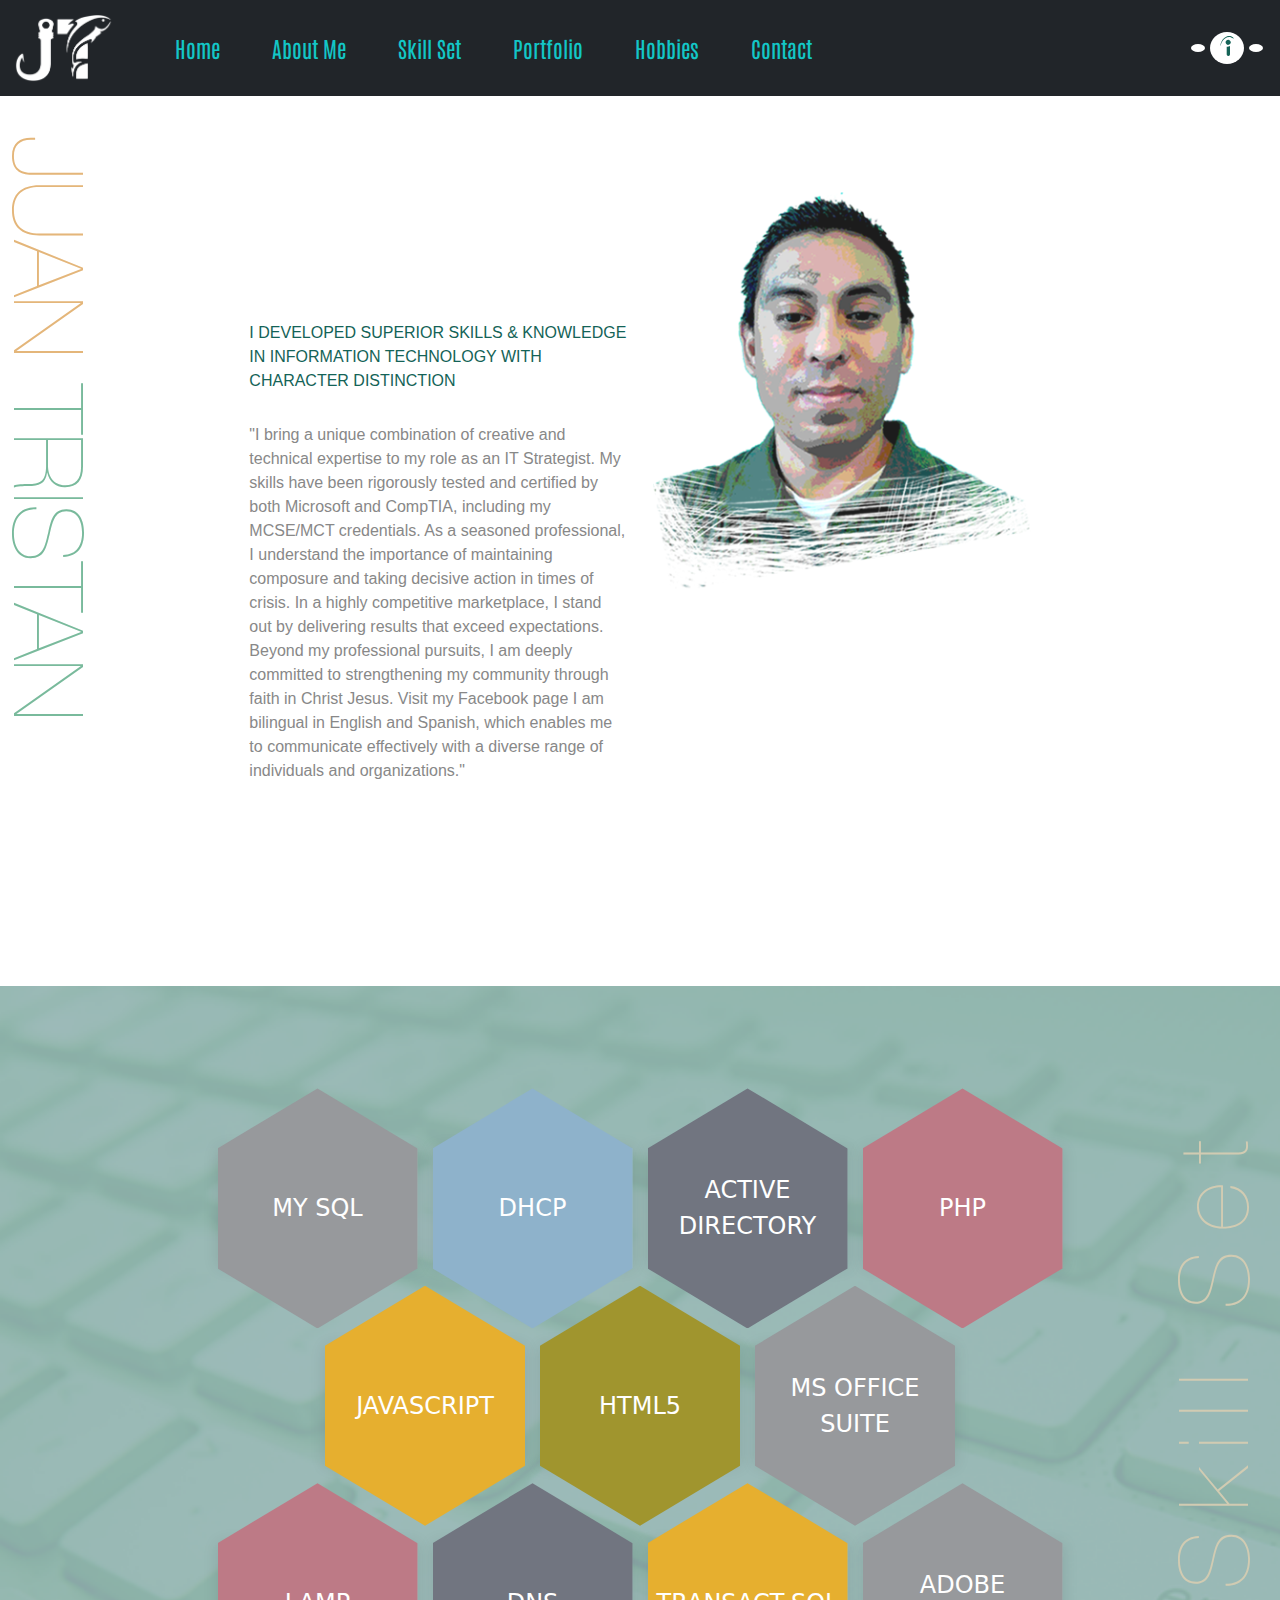
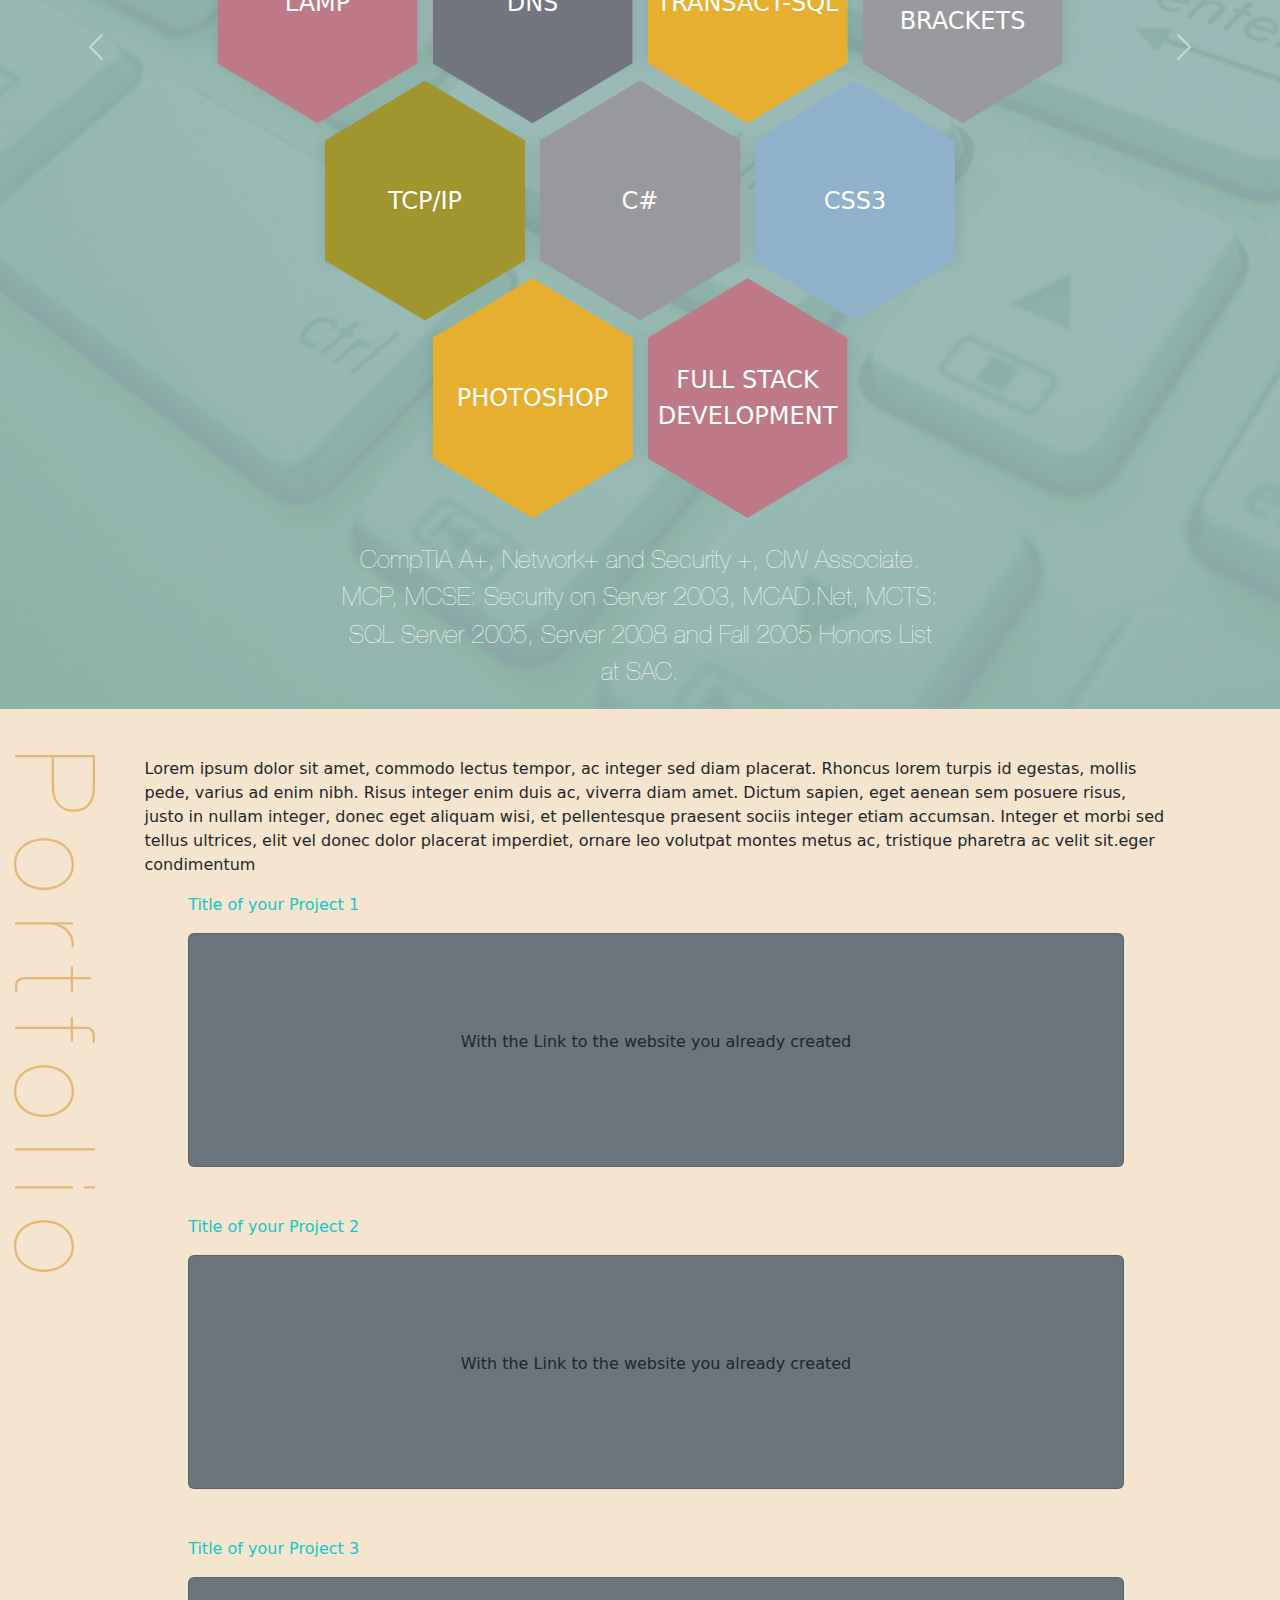
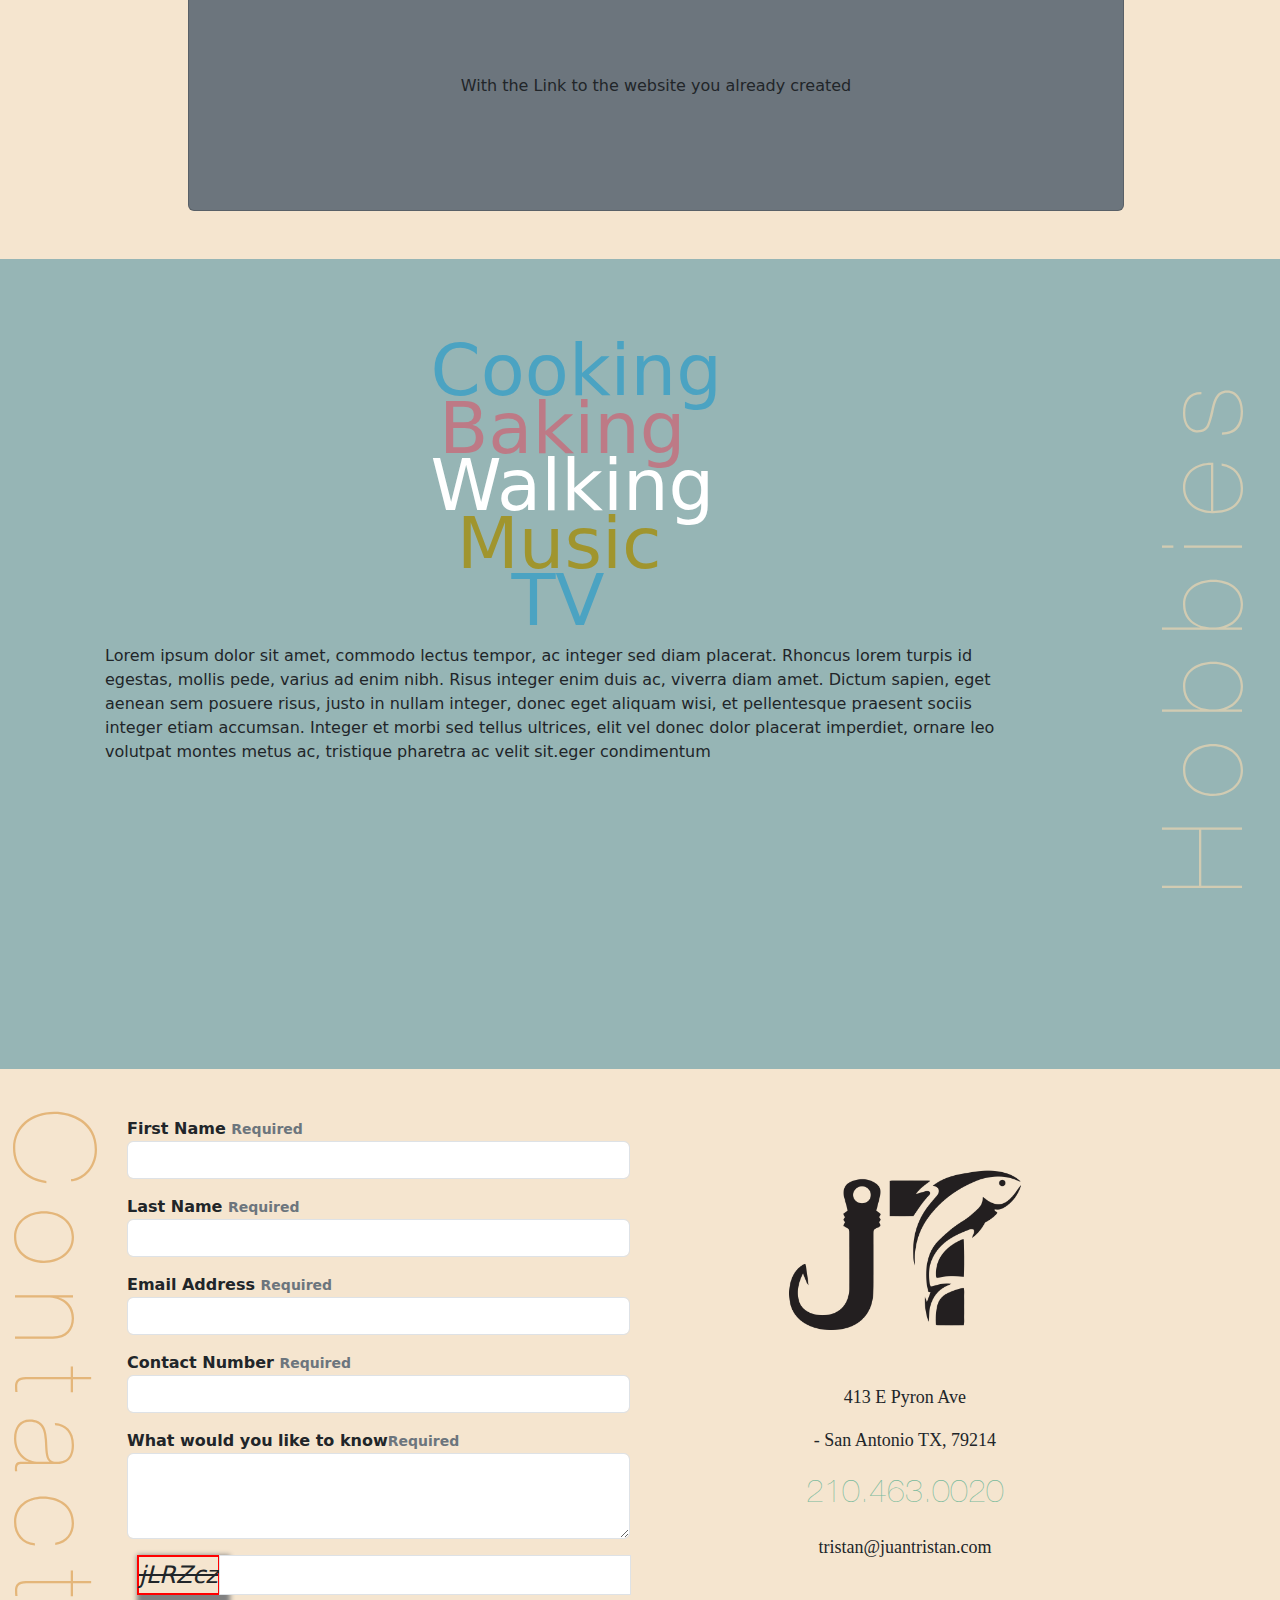
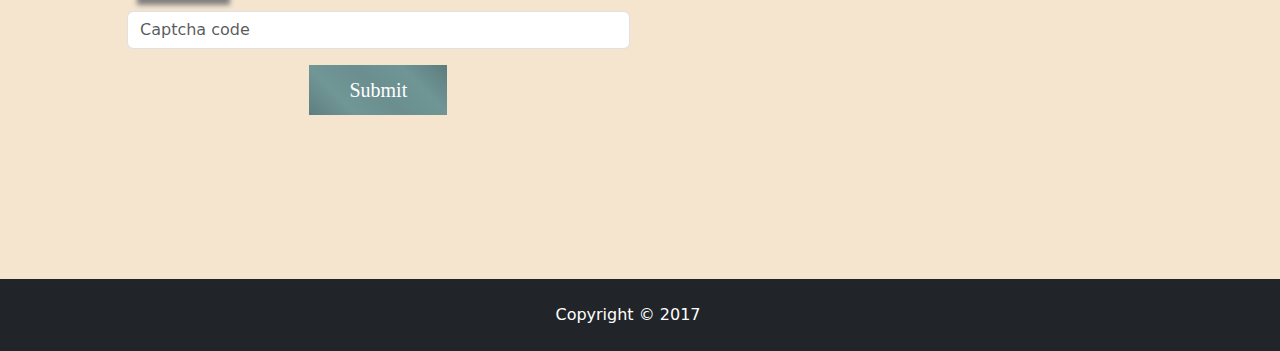
==== index.html @ 2199915e "First Commit" ====
<!DOCTYPE html>
<html lang="en">

<head>
    <meta charset="UTF-8">
    <meta http-equiv="X-UA-Compatible" content="IE=edge">
    <meta name="viewport" content="width=device-width, initial-scale=1.0">
    <title>JUAN TRISTAN</title>
    <link rel="shortcut icon" href="images/fav.png"> 
<link rel="apple-touch-icon" href="images/fav.png">
    
    <link rel="stylesheet" href="https://cdn.jsdelivr.net/npm/bootstrap@5.3.0-alpha1/dist/css/bootstrap.min.css">
    <link href='https://fonts.googleapis.com/css?family=Antonio' rel='stylesheet'>
    <link rel="stylesheet" href="https://cdnjs.cloudflare.com/ajax/libs/font-awesome/6.3.0/css/all.min.css"
        integrity="sha512-SzlrxWUlpfuzQ+pcUCosxcglQRNAq/DZjVsC0lE40xsADsfeQoEypE+enwcOiGjk/bSuGGKHEyjSoQ1zVisanQ=="
        crossorigin="anonymous" referrerpolicy="no-referrer" />
    <link rel="stylesheet" href="style.css">
    <link rel="stylesheet" type="text/css" href="./slick/slick.css?v2022">
    <link rel="stylesheet" type="text/css" href="./slick/slick-theme.css?v2022">

</head>

<body onload="generatecaptcha()">
    <div class="">

        <!-- Navbar -->
        <nav class="navbar navbar-expand-lg sticky-top navbar-dark bg-dark ">
            <!-- container-honey wrapper -->
            <div class="container-fluid">
                <!-- Toggle button -->
                <button class="navbar-toggler" type="button" data-bs-toggle="collapse"
                    data-bs-target="#navbarSupportedContent" aria-controls="navbarSupportedContent"
                    aria-expanded="false" aria-label="Toggle navigation">
                    <span class="navbar-toggler-icon"></span>
                </button>

                <!-- Collapsible wrapper -->
                <div class="collapse navbar-collapse" id="navbarSupportedContent">
                    <!-- Navbar brand -->
                    <a class="navbar-brand mt-2 mt-lg-0" href="#">
                        <img src="images/logon.png" height="70" loading="lazy" />
                    </a>
                    <!-- Left links -->
                    <ul class="navbar-nav me-auto mb-2 mb-lg-0 d-flex justify-content-evenly">
                        <li class="nav-item">
                            <a class="nav-link" href="">Home</a>
                        </li>
                        <li class="nav-item">
                            <a class="nav-link" href="#about">About Me</a>
                        </li>
                        <li class="nav-item">
                            <a class="nav-link" href="#skills">Skill Set</a>
                        </li>
                        <li class="nav-item">
                            <a class="nav-link" href="#portfolio">Portfolio</a>
                        </li>
                        <li class="nav-item">
                            <a class="nav-link" href="#hobbies">Hobbies</a>
                        </li>
                        <li class="nav-item">
                            <a class="nav-link" href="#contact">Contact</a>
                        </li>
                    </ul>
                    <!-- Left links -->
                </div>
                <!-- Collapsible wrapper -->

                <!-- Right elements -->
                <div class="d-flex align-items-center">
                    <!-- Icon -->
                    <a href="" class="social-icon"><i class="fab fa-linkedin"></i></a>
                    <a href="" class="social-icon" style="padding: 1px 7px 7px;"><svg fill="#146357" width="20px" height="20px" viewBox="0 0 24 24" role="img" xmlns="http://www.w3.org/2000/svg"><title>Indeed icon</title><path d="M14.822 10.308a3.018 3.018 0 111.32-4.038 3.006 3.006 0 01-1.32 4.044zM11.6.572c2.47-.901 5.294-.852 7.408.982a3.587 3.587 0 011.023 1.37c.213.69-.749-.07-.88-.168a9.407 9.407 0 00-2.15-1.095C12.837.386 8.897 2.707 6.463 6.316a19.505 19.505 0 00-2.248 5.126 2.918 2.918 0 01-.213.642c-.107.204-.049-.547-.049-.572a15.821 15.821 0 01.43-2.239C5.511 5.34 8.01 2.065 11.6.565zm.037 20.993v-8.763c.249.025.486.037.736.037a6.167 6.167 0 003.219-.895v9.62c0 .822-.15 1.43-.52 1.826A1.874 1.874 0 0113.62 24a1.825 1.825 0 01-1.427-.609c-.368-.404-.56-1.013-.56-1.825z"/></svg></a>
                    <a href="" class="social-icon"><i class="fab fa-facebook"></i></a>

                </div>
                <!-- Right elements -->
            </div>
            <!-- container-honey wrapper -->
        </nav>
        <!-- Navbar -->
        <section class="about" id="about">
            <h1 class="about-heading desk-heading">JUAN <span class="about-head-sp">TRISTAN</span></h1>
            <h1 class="mobile-heading about-mobile-heading">JUAN <span class="about-head-sp">TRISTAN</span></h1>
            <div class="about-content row mx-3">
                <div class="col-md-6">
                    <div class="row">
                        <div class="col-md-8 col-11 ms-auto">
                            <p class="firstpara">I DEVELOPED SUPERIOR SKILLS & KNOWLEDGE IN INFORMATION TECHNOLOGY WITH CHARACTER DISTINCTION
                                <br>
                                <span class="aboutinfo">
                                    "I bring a unique combination of creative and technical expertise to my role as an IT Strategist. My skills have been rigorously tested and certified by both Microsoft and CompTIA, including my MCSE/MCT credentials. As a seasoned professional, I understand the importance of maintaining composure and taking decisive action in times of crisis. In a highly competitive marketplace, I stand out by delivering results that exceed expectations.

Beyond my professional pursuits, I am deeply committed to strengthening my community through faith in Christ Jesus. Visit my Facebook page <a href='https://www.facebook.com/juantristan2022'></a> I am bilingual in English and Spanish, which enables me to communicate effectively with a diverse range of individuals and organizations."




                                </span>
                            </p>

                        </div>
                    </div>

                </div>
                <div class="col-md-4 align-bottom mt-5 aboutimg text-center">
                    <img src="images/usrimg.png" class="img-fluid mt-5 avatar" alt="Avatar">
                </div>
            </div>
        </section>
        <section class="skills" id="skills">
            <h1 class="skill-heading desk-heading">Skill Set</h1>
            <h1 class="mobile-heading skill-mobile-heading">Skill Set</h1>
            <div class="honey-container">
                <div id="carouselExampleControls" class="carousel slide honey-mob text-center" data-bs-ride="carousel">
                    <div class="carousel-inner mx-auto text-center" style="height: 250px;overflow: visible;">
                        <div class="carousel-item active">
                            <div class="honeycomb-mob-cell honey-mob-item-1 mx-auto">
                                <div class="honeycomb-cell_title">My SQL</div>
                            </div>
                        </div>
                        <div class="carousel-item">
                            <div class="honeycomb-mob-cell honey-mob-item-2 mx-auto">
                                <div class="honeycomb-cell_title">DHCP</div>
                            </div>
                        </div>
                        <div class="carousel-item">
                            <div class="honeycomb-mob-cell honey-mob-item-3 mx-auto">
                                <div class="honeycomb-cell_title">Active Directory</div>
                            </div>
                        </div>
                        <div class="carousel-item">
                            <div class="honeycomb-mob-cell honey-mob-item-4 mx-auto">
                                <div class="honeycomb-cell_title">PHP</div>
                            </div>
                        </div>
                        <div class="carousel-item">
                            <div class="honeycomb-mob-cell honey-mob-item-5 mx-auto">
                                <div class="honeycomb-cell_title">Javascript</div>
                            </div>
                        </div>
                        <div class="carousel-item">
                            <div class="honeycomb-mob-cell honey-mob-item-6 mx-auto">
                                <div class="honeycomb-cell_title">HTML5</div>
                            </div>
                        </div>
                        <div class="carousel-item">
                            <div class="honeycomb-mob-cell honey-mob-item-7 mx-auto">
                                <div class="honeycomb-cell_title">MS Office Suite</div>
                            </div>
                        </div>
                        <div class="carousel-item">
                            <div class="honeycomb-mob-cell honey-mob-item-8 mx-auto">
                                <div class="honeycomb-cell_title">LAMP</div>
                            </div>
                        </div>
                        <div class="carousel-item">
                            <div class="honeycomb-mob-cell honey-mob-item-9 mx-auto">
                                <div class="honeycomb-cell_title">DNS</div>
                            </div>
                        </div>
                        <div class="carousel-item">
                            <div class="honeycomb-mob-cell honey-mob-item-10 mx-auto">
                                <div class="honeycomb-cell_title">TRANSACT-SQL</div>
                            </div>
                        </div>
                        <div class="carousel-item">
                            <div class="honeycomb-mob-cell honey-mob-item-11 mx-auto">
                                <div class="honeycomb-cell_title">Adobe Brackets</div>
                            </div>
                        </div>
                        <div class="carousel-item">
                            <div class="honeycomb-mob-cell honey-mob-item-12 mx-auto">
                                <div class="honeycomb-cell_title">TCP/IP</div>
                            </div>
                        </div>
                        <div class="carousel-item">
                            <div class="honeycomb-mob-cell honey-mob-item-13 mx-auto">
                                <div class="honeycomb-cell_title">C#</div>
                            </div>
                        </div>
                        <div class="carousel-item">
                            <div class="honeycomb-mob-cell honey-mob-item-14 mx-auto">
                                <div class="honeycomb-cell_title">CSS3</div>
                            </div>
                        </div>
                        <div class="carousel-item">
                            <div class="honeycomb-mob-cell honey-mob-item-15 mx-auto">
                                <div class="honeycomb-cell_title">PhotoShop</div>
                            </div>
                        </div>
                    </div>
                    <div class="carousel-item">
                        <div class="honeycomb-mob-cell honey-mob-item-16 mx-auto">
                            <div class="honeycomb-cell_title">Full Stack Development</div>
                        </div>
                    </div>
                </div>

                <button class="carousel-control-prev" type="button" data-bs-target="#carouselExampleControls"
                    data-bs-slide="prev">
                    <span class="carousel-control-prev-icon" aria-hidden="true"></span>
                    <span class="visually-hidden">Previous</span>
                </button>
                <button class="carousel-control-next" type="button" data-bs-target="#carouselExampleControls"
                    data-bs-slide="next">
                    <span class="carousel-control-next-icon" aria-hidden="true"></span>
                    <span class="visually-hidden">Next</span>
                </button>
            </div>


            <ul class="honeycomb honey-desk">
                <li class="honeycomb-cell">

                    <div class="honeycomb-cell_title">My SQL</div>
                </li>
                <li class="honeycomb-cell">

                    <div class="honeycomb-cell_title">DHCP</div>
                </li>
                <li class="honeycomb-cell">

                    <div class="honeycomb-cell_title">Active Directory</div>
                </li>
                <li class="honeycomb-cell">

                    <div class="honeycomb-cell_title">PHP</div>
                </li>
                <li class="honeycomb-cell">

                    <div class="honeycomb-cell_title">Javascript</div>
                </li>
                <li class="honeycomb-cell">

                    <div class="honeycomb-cell_title">HTML5</div>
                </li>
                <li class="honeycomb-cell">

                    <div class="honeycomb-cell_title">MS Office Suite</div>
                </li>
                <li class="honeycomb-cell">

                    <div class="honeycomb-cell_title">LAMP</div>
                </li>
                <li class="honeycomb-cell">

                    <div class="honeycomb-cell_title">DNS</div>
                </li>
                <li class="honeycomb-cell">

                    <div class="honeycomb-cell_title">TRANSACT-SQL</div>
                </li>
                <li class="honeycomb-cell">

                    <div class="honeycomb-cell_title">Adobe Brackets</div>
                </li>
                <li class="honeycomb-cell">

                    <div class="honeycomb-cell_title">TCP/IP</div>
                </li>
                <li class="honeycomb-cell">

                    <div class="honeycomb-cell_title">C#</div>
                </li>
                <li class="honeycomb-cell">

                    <div class="honeycomb-cell_title">CSS3</div>
                </li>
                <li class="honeycomb-cell">

                    <div class="honeycomb-cell_title">PhotoShop</div>
                </li>
                <li class="honeycomb-cell">

                    <div class="honeycomb-cell_title">Full Stack Development</div>
                </li>
                <li class="honeycomb-cell honeycomb_Hidden">
                </li>
            </ul>
            <div class="row mx-3 position-relative" style="top: 150px; padding-bottom: 150px;">
                <div class="col-md-6 mx-auto">
                    <p class="skilltext">CompTIA A+, Network+ and Security +,
                        CIW Associate. MCP, MCSE: Security on Server 2003, MCAD.Net, MCTS: SQL Server 2005,
                        Server 2008 and Fall 2005 Honors List at SAC.</p>
                </div>
            </div>


        </section>
        <section class="portfolio" id="portfolio">
            <h1 class="portfolio-heading desk-heading">Portfolio</h1>
            <h1 class="mobile-heading port-mobile-heading">Portfolio</h1>

            <div class="portfolio-content pt-5">
                <div class="container">
                    <div class="col-11">
                        <p>Lorem ipsum dolor sit amet, commodo lectus tempor, ac integer sed diam placerat. Rhoncus
                            lorem
                            turpis id egestas, mollis pede, varius ad enim nibh. Risus integer enim duis ac, viverra
                            diam
                            amet. Dictum sapien, eget aenean sem posuere risus, justo in nullam integer, donec eget
                            aliquam
                            wisi, et pellentesque praesent sociis integer etiam accumsan. Integer et morbi sed tellus
                            ultrices, elit vel donec dolor placerat imperdiet, ornare leo volutpat montes metus ac,
                            tristique pharetra ac velit sit.eger condimentum </p>
                        <div class="row">
                            <div class="col-11 mx-auto mb-5">
                                <p class="projtitle">Title of your Project 1</p>
                                <a href="" class="text-white text-decoration-none text-center">
                                    <div class="card bg-secondary  p-5">
                                        <p class="p-5">With the Link to the website you already created</p>
                                    </div>
                                </a>
                            </div>
                            <div class="col-11 mx-auto mb-5">
                                <p class="projtitle">Title of your Project 2</p>
                                <a href="" class="text-white text-decoration-none text-center">
                                    <div class="card bg-secondary  p-5">
                                        <p class="p-5">With the Link to the website you already created</p>
                                    </div>
                                </a>
                            </div>
                            <div class="col-11 mx-auto mb-5">
                                <p class="projtitle">Title of your Project 3</p>
                                <a href="" class="text-white text-decoration-none text-center">
                                    <div class="card bg-secondary  p-5">
                                        <p class="p-5">With the Link to the website you already created</p>
                                    </div>
                                </a>
                            </div>

                        </div>
                    </div>
                </div>
            </div>
        </section>

        <section class="hobbies" id="hobbies">
            <h1 class="hobbies-heading desk-heading">Hobbies</h1>
            <h1 class="mobile-heading hobby-mobile-heading">Hobbies</h1>
            <div class="container-hobbies">
                <div class="row pt-5 container">
                    <div class="col-md-3 col-sm-5 col-7 mx-auto">
                        <h1 class="tcolor-2 display-2 hobiestlist my-0 py-0 text-left">Cooking</h1>
                        <h1 class="tcolor-4 display-2 hobiestlist my-0 py-0 text-end">Baking</h1>
                        <h1 class="text-white display-2 hobiestlist my-0 py-0 text-start">Walking</h1>
                        <h1 class="tcolor-6 display-2 hobiestlist my-0 py-0 me-4 text-end">Music</h1>
                        <h1 class="tcolor-2  display-2 hobiestlist my-0 py-0 text-center">TV</h1>
                    </div>
                </div>
                <div class="row container">
                    <div class="col-10 mx-auto">
                        <p>Lorem ipsum dolor sit amet, commodo lectus tempor, ac integer sed diam placerat. Rhoncus
                            lorem
                            turpis id egestas, mollis pede, varius ad enim nibh. Risus integer enim duis ac, viverra
                            diam
                            amet. Dictum sapien, eget aenean sem posuere risus, justo in nullam integer, donec eget
                            aliquam
                            wisi, et pellentesque praesent sociis integer etiam accumsan. Integer et morbi sed tellus
                            ultrices, elit vel donec dolor placerat imperdiet, ornare leo volutpat montes metus ac,
                            tristique pharetra ac velit sit.eger condimentum </p>
                    </div>
                </div>
            </div>

        </section>

        <section class="contact" id="contact">
            <h1 class="contact-heading desk-heading">Contact</h1>
            <h1 class="mobile-heading contact-mobile-heading">Contact</h1>
            <div class="contact-content row me-3 pt-5">
                <div class="col-11">
                    <div class="row">
                        <div class="col-md-6">
                            <form action="" method="post">
                                <div class="mb-3">
                                    <label for="fname" class="fw-bold">First Name <span
                                            class="text-secondary small">Required</span></label>
                                    <input type="text" name="fname" id="fname" class="form-control">
                                </div>
                                <div class="mb-3">
                                    <label for="lname" class="fw-bold">Last Name <span
                                            class="text-secondary small">Required</span></label>
                                    <input type="text" name="lname" id="lname" class="form-control">
                                </div>
                                <div class="mb-3">
                                    <label for="emailadd" class="fw-bold">Email Address <span
                                            class="text-secondary small">Required</span></label>
                                    <input type="email" name="emailadd" id="emailadd" class="form-control">
                                </div>
                                <div class="mb-3">
                                    <label for="contact" class="fw-bold">Contact Number <span
                                            class="text-secondary small">Required</span></label>
                                    <input type="text" name="contact" id="contact" class="form-control">
                                </div>
                                <div class="mb-3">
                                    <label for="message" class="fw-bold">What would you like to know<span
                                            class="text-secondary small">Required</span></label>
                                    <textarea name="message" id="message" class="form-control" rows="3"></textarea>
                                </div>
                                <div class="mb-3">



                                    <div class="input-group mb-3">
                                        <div id="capimage" class="inline" selectable="False">
                                        </div>
                                        <input type="text" class="form-control"
                                            aria-label="Amount (to the nearest dollar)">
                                        <div class="input-group-append">
                                            <div class="inline" onclick="generatecaptcha()">
                                                <i class="fas fa-sync"></i>
                                            </div>
                                        </div>
                                    </div>

                                    <div id="user-input" class="inline">
                                        <input type="text" class="form-control" id="submit"
                                            placeholder="Captcha code" />
                                    </div>
                                </div>
                                <div class="mb-3 text-center">
                                    <button class="submit-btn" type="submit">Submit</button>
                                    <!-- <input type="submit" value="Submit" class="btn btn-success "> -->
                                </div>
                            </form>
                        </div>
                        <div class="col-md-6 text-center">
                            <img src="images/fav.png" class="img-fluid mx-auto mt-5" style="width: 50%;" alt="logo">
                            <div class="contact-info text-md-center mt-5">
                                <p class=" addressl1">413 E Pyron Ave</p>
                                <p class="addressl2">- San Antonio TX, 79214</p>
                                <p class="addressl3">210.463.0020</p>
                                <p class="addressl4">tristan@juantristan.com</p>
                            </div>
                        </div>
                    </div>
                </div>
            </div>
        </section>
        <footer class="footer bg-dark">
            <div class="row w-100 me-5">
                <div class="col-md-12">
                    <p class="text-white text-center py-4 m-0">Copyright &copy; 2017</p>
                </div>
            </div>

        </footer>
    </div>




    <script>



        var captcha;
        function generatecaptcha() {

            // Clear old input
            // document.getElementById("submit").value = "";

            // Access the element to store
            // the generated captcha
            captcha = document.getElementById("capimage");
            var uniquechar = "";

            const randomchar =
                "ABCDEFGHIJKLMNOPQRSTUVWXYZabcdefghijklmnopqrstuvwxyz0123456789";

            // Generate captcha for length of
            // 5 with random character
            for (let i = 1; i < 7; i++) {
                uniquechar += randomchar.charAt(
                    Math.random() * randomchar.length)
            }

            // Store generated input
            captcha.innerHTML = uniquechar;
        }

    </script>
    <script src="https://code.jquery.com/jquery-3.6.3.min.js"></script>
    <script src="https://cdn.jsdelivr.net/npm/@popperjs/core@2.11.6/dist/umd/popper.min.js"
        integrity="sha384-oBqDVmMz9ATKxIep9tiCxS/Z9fNfEXiDAYTujMAeBAsjFuCZSmKbSSUnQlmh/jp3"
        crossorigin="anonymous"></script>
    <script src="https://cdn.jsdelivr.net/npm/bootstrap@5.2.3/dist/js/bootstrap.min.js"
        integrity="sha384-cuYeSxntonz0PPNlHhBs68uyIAVpIIOZZ5JqeqvYYIcEL727kskC66kF92t6Xl2V"
        crossorigin="anonymous"></script>

    <script>

    </script>
</body>

</html>
---- style.css ----
@font-face {
    font-family: 'helvectica';
    src: URL('Helvetica-Font/HelveticaNeue-UltraLight.otf') format('truetype');
    
    }
    @font-face {
        font-family: 'helvecticabold';
        src: URL('Helvetica-Font/helvetica-light-587ebe5a59211.ttf') format('truetype');
        font-weight:bold;
        }
    
    
    .nav-link {
    font-family: 'Antonio';
    font-size: 22px;
    color: #13c6c6;
    padding-left: 2em !important;
}

.social-icon {
    padding: 5px 7px 3px;
    margin-right: 5px;
    background-color: #fff;
    border-radius: 50%;

}

.social-icon i {
    color: #146357;
    font-size: 20px;

}
.about{
    position: relative;
    padding: 0px 20px;
    background: url(images/logo.png);
    background-repeat: no-repeat;
    background-position: top center;
    background-size: 30%;

    min-height: 90vh;
}
.about-heading{
    position: absolute;
/* right: 100%; */
white-space: nowrap;
line-height: 40px;
font-size: 6em;
height: fit-content;
/* letter-spacing: .2em; */
transform-origin: bottom left 0;
transform: rotate( 90deg );
font-family: helvectica;
color: #e4b67a;

}


.about-heading span { color: #79ba9c;}
.about-content{
margin-left: 70px;
}

.firstpara{
position: relative;
top: 25vh;
color: #146357;
font-family: Arial, Helvetica, sans-serif;
}
.aboutinfo{
margin-top: 30px;
display: block;
color: #888888;
}
.avatar{
    position: relative;
    bottom: 0px;
}
.skills{
position: relative;
/* margin: 0px 40px 0px 5px; */
background: url(images/bgskill.png);
    background-repeat: no-repeat;
    
    background-size: cover;

    min-height: 90vh;
    margin-top: 80px;
    padding-top: 20px;
}
.skill-heading{
position: absolute;
right: 0px;
white-space: nowrap;
/* line-height: 0px; */
font-size: 6em;
height: fit-content;
letter-spacing: .2em;
transform-origin: bottom right 0;
transform: rotate( -90deg );
font-family: helvectica;
color: #d1cbb2;

}
@media screen and (max-width: 768px){
.firstpara{
top: 10vh;
}
.about{
background-size: 50px;
}
}


.container-honey{
display: grid;
grid-template-columns: repeat(11, 100px);
grid-column-gap: 5px;
margin-top: 100px;
margin-bottom: 50px;
margin-left: 50px;
width: 1040px;
position: relative;
margin-left: auto;
margin-right: auto;
}

.item{
grid-column: span 2;
width: 150px;
padding: 0 0 171px 0;
-o-transform: rotate(-60deg) skewY(30deg);
-moz-transform: rotate(-60deg) skewY(30deg);
-webkit-transform: rotate(-60deg) skewY(30deg);
-ms-transform: rotate(-60deg) skewY(30deg);
transform: rotate(-60deg) skewY(30deg);
/* background: #fd005f; */
overflow: hidden;
visibility: hidden;
margin-top: -50px;
}

.item:nth-child(9n+1){ grid-column-start: 1;}
.item:nth-child(9n+2){ grid-column-start: 3;}
.item:nth-child(9n+3){ grid-column-start: 5;}
.item:nth-child(9n+4){ grid-column-start: 7;}
.item:nth-child(9n+5){ grid-column-start: 9;}
.item:nth-child(9n+6){ grid-column-start: 2;}
.item:nth-child(9n+7){ grid-column-start: 4;}
.item:nth-child(9n+8){ grid-column-start: 6;}
.item:nth-child(9n){ grid-column-start: 8;}

.hexagon{
position: absolute;
top: 0;
left: 0;
width: 100%;
height: 100%;
/* background-color: #fd005f; */
-o-transform: skewY(-30deg) rotate(60deg);
-moz-transform: skewY(-30deg) rotate(60deg);
-webkit-transform: skewY(-30deg) rotate(60deg);
-ms-transform: skewY(-30deg) rotate(60deg);
transform: skewY(-30deg) rotate(60deg);
overflow: hidden;

}

.item *{
visibility: visible
}
.hexcontent{
position: relative;
top: 40%;
text-align: center;
}

/**** Responsive wizardry ****/

@media(max-width: 1100px){
.container-honey{
grid-template-columns: repeat(9, 100px);
width: 800px
}
.item:nth-child(7n+1){ grid-column-start: 1;}
.item:nth-child(7n+2){ grid-column-start: 3;}
.item:nth-child(7n+3){ grid-column-start: 5;}
.item:nth-child(7n+4){ grid-column-start: 7;}
.item:nth-child(7n+5){ grid-column-start: 2;}
.item:nth-child(7n+6){ grid-column-start: 4;}
.item:nth-child(7n){ grid-column-start: 6;}
}

@media(max-width: 850px){
.container-honey{
grid-template-columns: repeat(6, 100px);
width: 620px
}
.item:nth-child(5n+1){ grid-column-start: 1;}
.item:nth-child(5n+2){ grid-column-start: 3;}
.item:nth-child(5n+3){ grid-column-start: 5;}
.item:nth-child(5n+4){ grid-column-start: 2;}
.item:nth-child(5n){ grid-column-start: 4;}
}

@media(max-width: 720px){
.container-honey{
grid-template-columns: repeat(4, 100px);
width: 410px;
}
.item:nth-child(3n+1){ grid-column-start: 1;}
.item:nth-child(3n+2){ grid-column-start: 3;}
.item:nth-child(3n){ grid-column-start: 2;}
}
.color-1 { background-color: #97999c; }
.color-2 { background-color: #8eb2cb; }
.color-3 { background-color: #717580; }
.color-4 { background-color: #bd7a86; }
.color-5 { background-color: #e6af2f; }
.color-6 { background-color: #a0952e; }
.tcolor-1 { color: #97999c; }
.tcolor-2 { color: #4ba3c2; }
.tcolor-3 { color: #717580; }
.tcolor-4 { color: #bd7a86; }
.tcolor-5 { color: #e6af2f; }
.tcolor-6 { color: #a0952e; }
.skilltext{
font-family: helvectica;
font-size: 25px;
color: #fff;
text-align: center;
}




.portfolio{
    position: relative;
    padding: 0px 0px 0px 25px;
    
    min-height: 90vh;
    background-color: #f5e5cf;
}
.portfolio-heading{
    position: absolute;
/* right: 100%; */
white-space: nowrap;
line-height: 40px;
font-size: 7em;

height: fit-content;
letter-spacing: .2em;
transform-origin: bottom left 0;
transform: rotate( 90deg );
font-family: helvectica;
color: #e4b67a;

}
.portfolio-content{
    margin-left: 100px ;
}
.projtitle{
    color: #13c6c6;
}

.container-hobbies{
    margin-right: 100px !important;
}

.hobbies{
    position: relative;
    /* margin: 0px 40px 0px 5px; */
    background-color: #96b5b5;
    min-height: 90vh;
        /* margin-top: 80px; */
        padding-top: 20px;
    }
    .hobbies-heading{
        margin-top: -50px;
    position: absolute;
    right: 0px;
    white-space: nowrap;
    /* line-height: 0px; */
    font-size: 7em;
    height: fit-content;
    letter-spacing: .2em;
    transform-origin: bottom right 0;
    transform: rotate( -90deg );
    font-family: helvectica;
    color: #d1cbb2;
    
    }


    .hobiestlist:not(:nth-child(1)){
        margin-top: -.4em !important;
    }




    .contact{
        position: relative;
        padding: 0px 0px 0px 25px;
        
        min-height: 90vh;
        background-color: #f5e5cf;
    }
    .contact-heading{
        position: absolute;
    /* right: 100%; */
    white-space: nowrap;
    line-height: 40px;
    font-size: 7em;
    
    height: fit-content;
    letter-spacing: .2em;
    transform-origin: bottom left 0;
    transform: rotate( 90deg );
    font-family: helvectica;
    color: #e4b67a;
    
    }
    .contact-content{
        margin-left: 90px;
    }
    .addressl3{
        font-family: helvectica;
        font-size: 2em;
        color: #79ba9c;
    }
    .addressl1,.addressl2,.addressl4{
        font-family: helvecticabold;
        font-size: 18px;
    }

    
#capimage{
    /* margin-top: 10px; */
    box-shadow: 5px 5px 5px 5px gray;
    
    /* padding: 20px; */
    font-weight: 400;
    padding-bottom: 0px;
    height: 40px;
    user-select: none;
    text-decoration:line-through;
    font-style: italic;
    font-size: x-large;
    border: red 2px solid;
    margin-left: 10px;
     
}

.submit-btn{
    background: linear-gradient(45deg,#5e7e7e,#719696,#6b8f8f,#6f9595,#5d7c7c);
    font-family: helvecticabold;
    padding: 10px 40px;
    font-size: 20px;
    /* font-weight: bold; */
    margin:0px auto;
    border: 0px;
    color: #fff;
}


.headingmob{
    display: none;
}

.mobile-heading{
    /* display: block; */
    font-family: helvecticabold;
    text-align: center;
    font-size: 12vw;

    padding-top: 1em;
    
}


@media screen and (max-width: 600px){
    .desk-heading{
        display: none;
    }
   
    .about{
        background: url('');
    }

    
.about-content,
.portfolio-content,
.contact-content{
    margin: 0px;
}
}
@media screen and (min-width: 600px){
    .desk-heading{
        display: inline;
    }
    .mobile-heading{
        display: none;
        
    }
    .about{
        background: url('');
    }
}
@import url('https://fonts.googleapis.com/css2?family=Poppins:wght@100;200;300;400;500;600;700;800&display=swap');

.slider {
  width: 100%;
  margin: 50px auto;
}

.slick-slide {
margin: 0px 20px;
}

.slick-slide img {
width: 100%;
}

.slick-prev:before,
.slick-next:before {
color: black;
}


.slick-slide {
transition: all ease-in-out .3s;
opacity: .2;
}

.slick-active {
opacity: .5;
}

.slick-current {
opacity: 1;
}
.carousel-item{
  margin-top:3em;
}

.honeycomb-mob
{
  display: -webkit-box;
  display: flex;
  flex-wrap: wrap;
  list-style: none;
  -webkit-box-pack: center;
  justify-content: center;
  -webkit-box-align: center;
  align-items: center;
  max-width: 1200px;
  margin: 0 auto;
  padding: 0;
  transform: translateY(80px);
}

.honeycomb-mob-cell
{
  -webkit-box-flex: 0;
  flex: 0 1 250px;
  max-width: 200px;
  height:100px;
  margin: 62.4px 7.5px 15px;
  position: relative;
  padding: 0.5em;
  text-align: center;
  z-index: 1;
  /* background-color: #fc5130; */
  box-shadow: 0px 0px 15px 0 rgba(0,0,0,0.1);
}

.honeycomb-mob-cell::before,
.honeycomb-mob-cell::after
{
  content: '';
}
.honeycomb-mob-cell::before,
.honeycomb-mob-cell::after
{
  top: -50%;
  left: 0;
  width: 100%;
  height: 200%;
  display: block;
  position: absolute;
  -webkit-clip-path: polygon(50% 0%, 100% 25%, 100% 75%, 50% 100%, 0% 75%, 0% 25%);
  clip-path: polygon(50% 0%, 100% 25%, 100% 75%, 50% 100%, 0% 75%, 0% 25%);
  z-index: -1;
}
.honeycomb-mob-cell::before
{
  /* background: #fc5130; */
  /* transform: scale(1.055); */
}
.honeycomb-mob-cell::after
{
  /* background: #fc5130; */
  /* opacity: 0.7; */
  transition: opacity 350ms;
  -webkit-transition: opacity 350ms;
}

.honeycomb-mob-cell:nth-child(1)::after{
  background-color: #97999c;
}
.honeycomb-mob-cell:nth-child(2n)::after{
  background-color: #8eb2cb;
}
.honeycomb-mob-cell:nth-child(3n)::after{
  background-color: #717580;
}
.honeycomb-mob-cell:nth-child(4n)::after{
  background-color: #bd7a86;
}
.honeycomb-mob-cell:nth-child(5n)::after{
  background-color: #e6af2f;
}
.honeycomb-mob-cell:nth-child(6n)::after{
  background-color: #a0952e;
}



.honeycomb
{
  display: -webkit-box;
  display: flex;
  flex-wrap: wrap;
  list-style: none;
  -webkit-box-pack: center;
  justify-content: center;
  -webkit-box-align: center;
  align-items: center;
  max-width: 1200px;
  margin: 0 auto;
  padding: 0;
  transform: translateY(80px);
}

.honeycomb-cell
{
  -webkit-box-flex: 0;
  flex: 0 1 250px;
  max-width: 200px;
  height: 120px;
  margin: 62.4px 7.5px 15px;
  position: relative;
  padding: 0.5em;
  text-align: center;
  z-index: 1;
  /* background-color: #fc5130; */
  box-shadow: 0px 0px 15px 0 rgba(0,0,0,0.1);
}

.honeycomb-cell_title
{
  height: 100%;
  display: -webkit-box;
  display: flex;
  -webkit-box-orient: vertical;
  -webkit-box-direction: normal;
  flex-direction: column;
  -webkit-box-pack: center;
  justify-content: center;
  -webkit-hyphens: auto;
  hyphens: auto;
  word-break: break-word;
  text-transform: uppercase;
  color: #fff;
  font-weight: 500;
  font-size: 1.50em;
  transition: opacity 350ms;
}
.honeycomb-cell_title > small
{
  font-weight: 300;
  margin-top: 0.25em;
}
.honeycomb-cell::before,
.honeycomb-cell::after
{
  content: '';
}
.honeycomb-cell::before,
.honeycomb-cell::after
{
  top: -50%;
  left: 0;
  width: 100%;
  height: 200%;
  display: block;
  position: absolute;
  -webkit-clip-path: polygon(50% 0%, 100% 25%, 100% 75%, 50% 100%, 0% 75%, 0% 25%);
  clip-path: polygon(50% 0%, 100% 25%, 100% 75%, 50% 100%, 0% 75%, 0% 25%);
  z-index: -1;
}
.honeycomb-cell::before
{
  /* background: #fc5130; */
  /* transform: scale(1.055); */
}

.honeycomb-cell:nth-child(1n)::after{
    background-color: #97999c;
}
.honeycomb-cell:nth-child(2n)::after{
    background-color: #8eb2cb;
}
.honeycomb-cell:nth-child(3n)::after{
    background-color: #717580;
}
.honeycomb-cell:nth-child(4n)::after{
    background-color: #bd7a86;
}
.honeycomb-cell:nth-child(5n)::after{
    background-color: #e6af2f;
}
.honeycomb-cell:nth-child(6n)::after{
    background-color: #a0952e;
}
.honeycomb-cell::after
{
  /* background: #fc5130; */
  /* opacity: 0.7; */
  transition: opacity 350ms;
  -webkit-transition: opacity 350ms;
}

.honeycomb-cell:hover
.honeycomb-cell_img
{
  filter: grayscale(0%);
}
/* .honeycomb-cell:hover::before
{
  /* background: #fc5130; */
} */
.honeycomb-cell:hover::after
{
  opacity: 0;
}
.honeycomb_Hidden
{
  display: none;
  opacity: 0;
  width: 250px;
  margin: 0 12.5px;
}

/****** Responsive *******/

@media (max-width: 550px) 
{
  .honeycomb-cell 
  {
    margin: 81.25px 25px;
  }
}


@media (min-width: 550px) and (max-width: 825px) 
{
  .honeycomb-cell:nth-child(3n) 
  {
    margin-right: calc(50% - 125px);
    margin-left: calc(50% - 125px);
  }

  .honeycomb_Hidden:nth-child(3n + 5) 
  {
    display: block;
  }
}


@media (min-width: 825px) and (max-width: 1100px) {
 
  .honeycomb-cell:nth-child(5n + 4) 
  {
    margin-left: calc(50% - 275px);
  }

  .honeycomb-cell:nth-child(5n + 5) 
  {
    margin-right: calc(50% - 275px);
  }

  .honeycomb_Hidden:nth-child(5n), 
  .honeycomb_Hidden:nth-child(5n + 3) 
  {
    display: block;
  }
}
@media (min-width: 1100px) 
{
  .honeycomb-cell:nth-child(7n + 5) {
    margin-left: calc(50% - 400px);
  }

  .honeycomb-cell:nth-child(7n + 7), 
  .honeycomb-cell:nth-child(7n + 5):nth-last-child(2) 
  {
    margin-right: calc(50% - 400px);
  }

  .honeycomb_Hidden:nth-child(7n + 7), 
  .honeycomb_Hidden:nth-child(7n + 9), 
  .honeycomb_Hidden:nth-child(7n + 11) 
  {
    display: block;
  }
}





  /* End Hexagons */
  .honey-container{
    margin-right: 90px;
  }


  .about-mobile-heading{
    color: #13c6c6;
}
.skill-mobile-heading{
    color: rgb(209, 203, 178);
}
.port-mobile-heading{
    color: rgb(228, 182, 122);
}
.hobby-mobile-heading{
    color: rgb(209, 203, 178);
}
.contact-mobile-heading{
    color: rgb(228, 182, 122);
}


.honey-mob{
  display: none;
}
@media screen and (max-width:516px) {
  .honey-desk{
    display: none;
    
  }
  .honey-mob{
    display: block;
  }
  .skills{
    min-height: auto;
  }
  
}
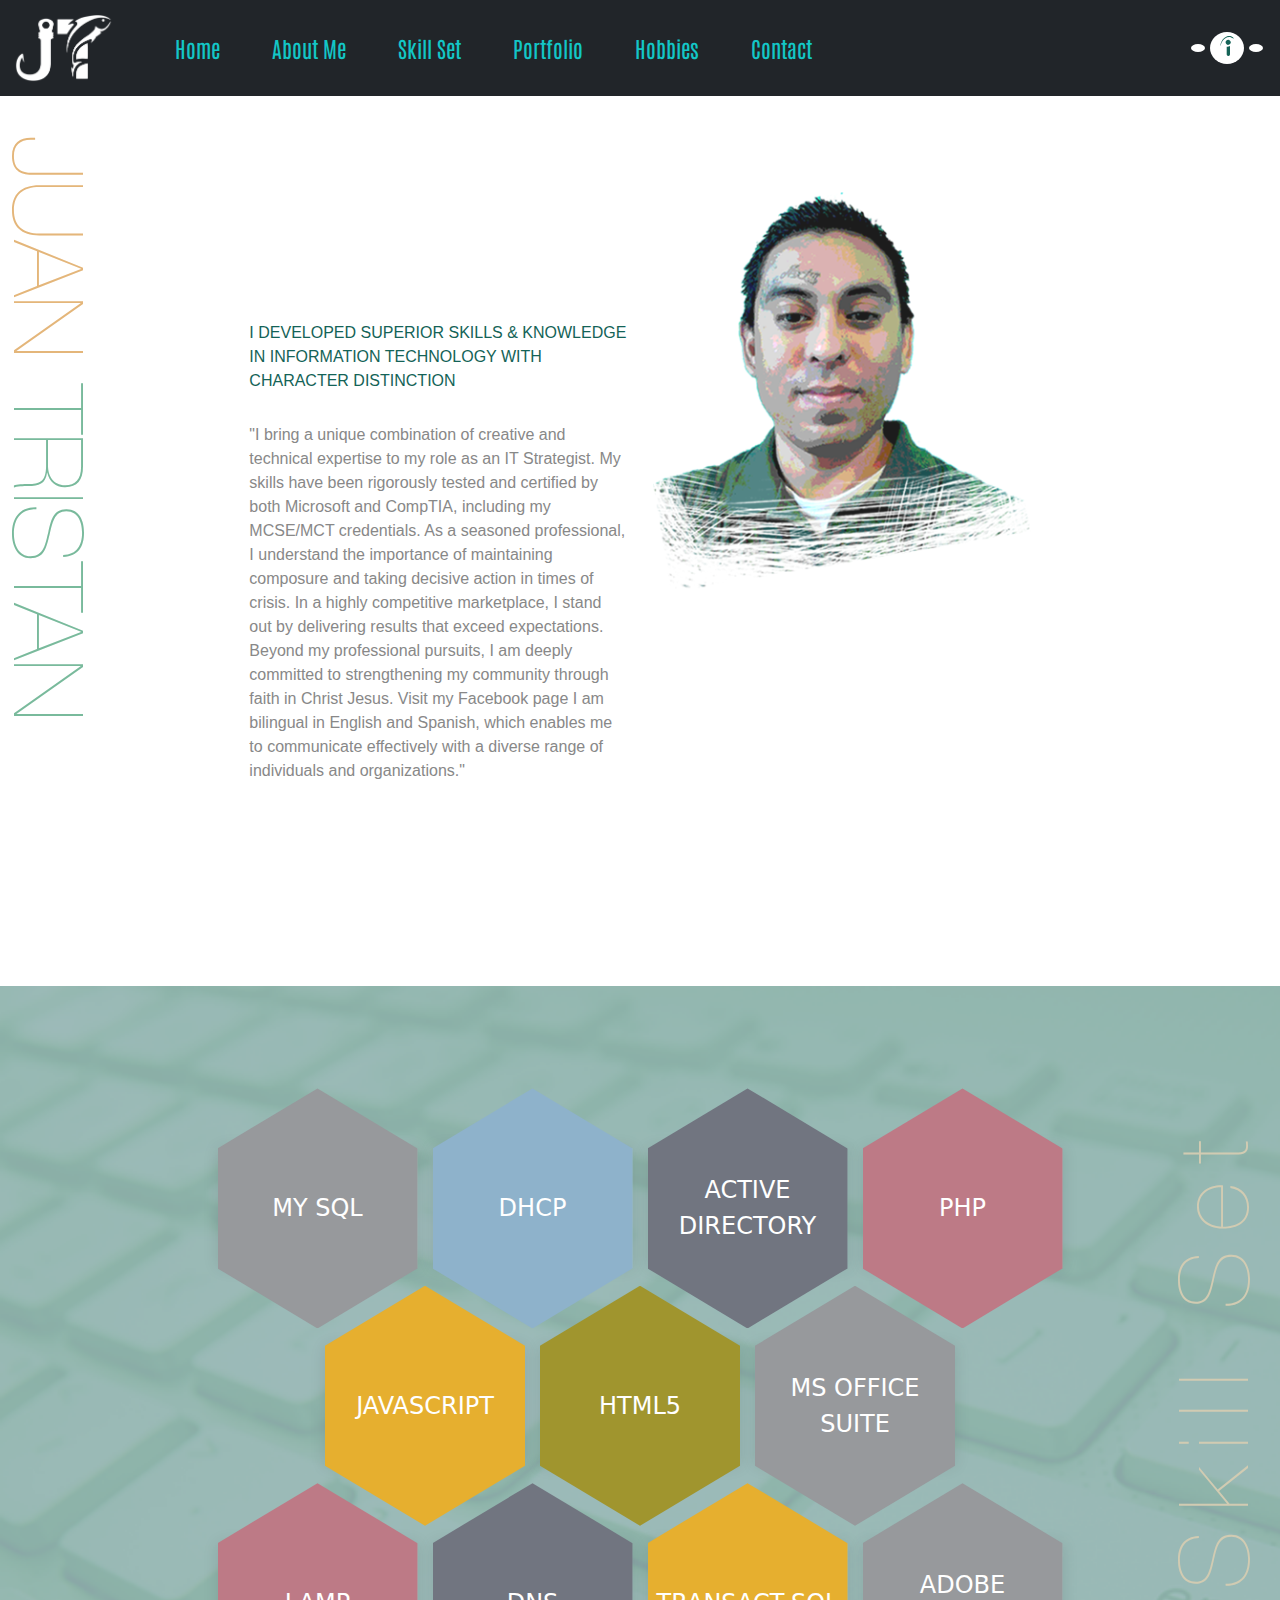
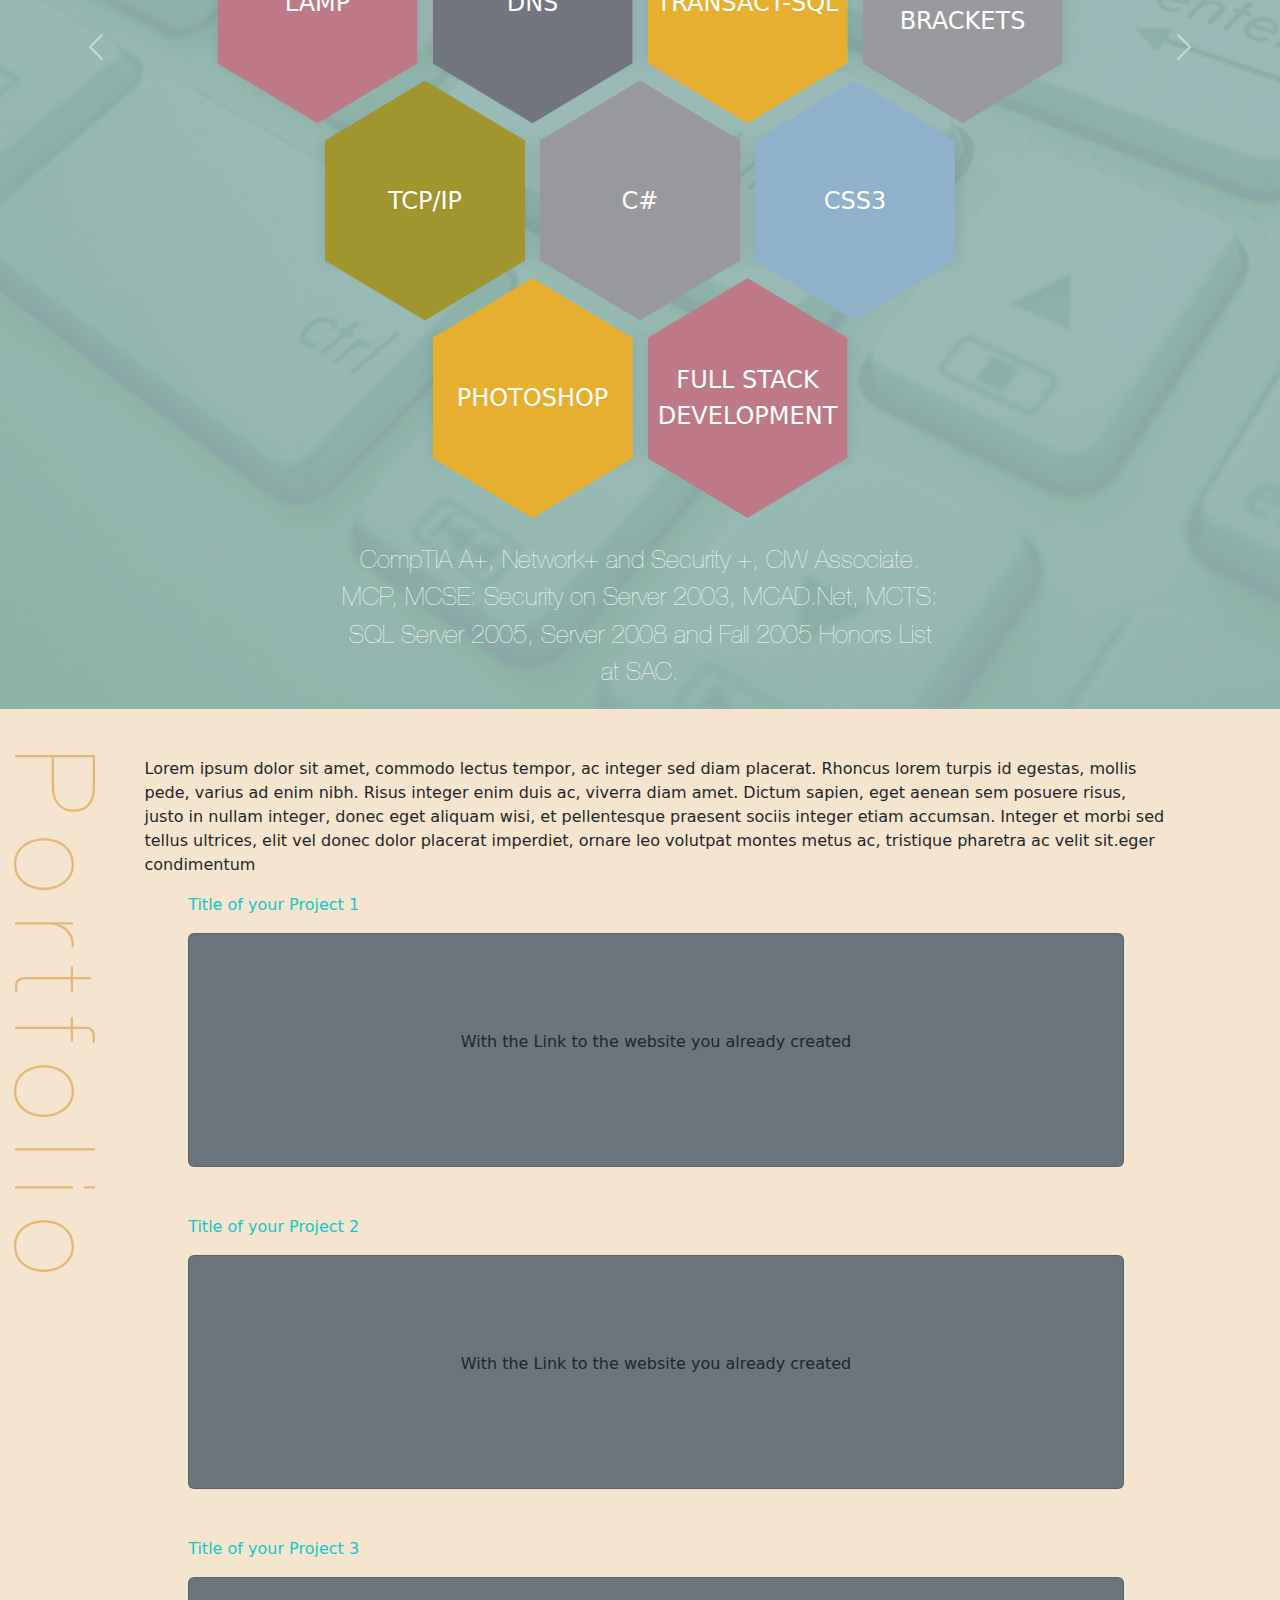
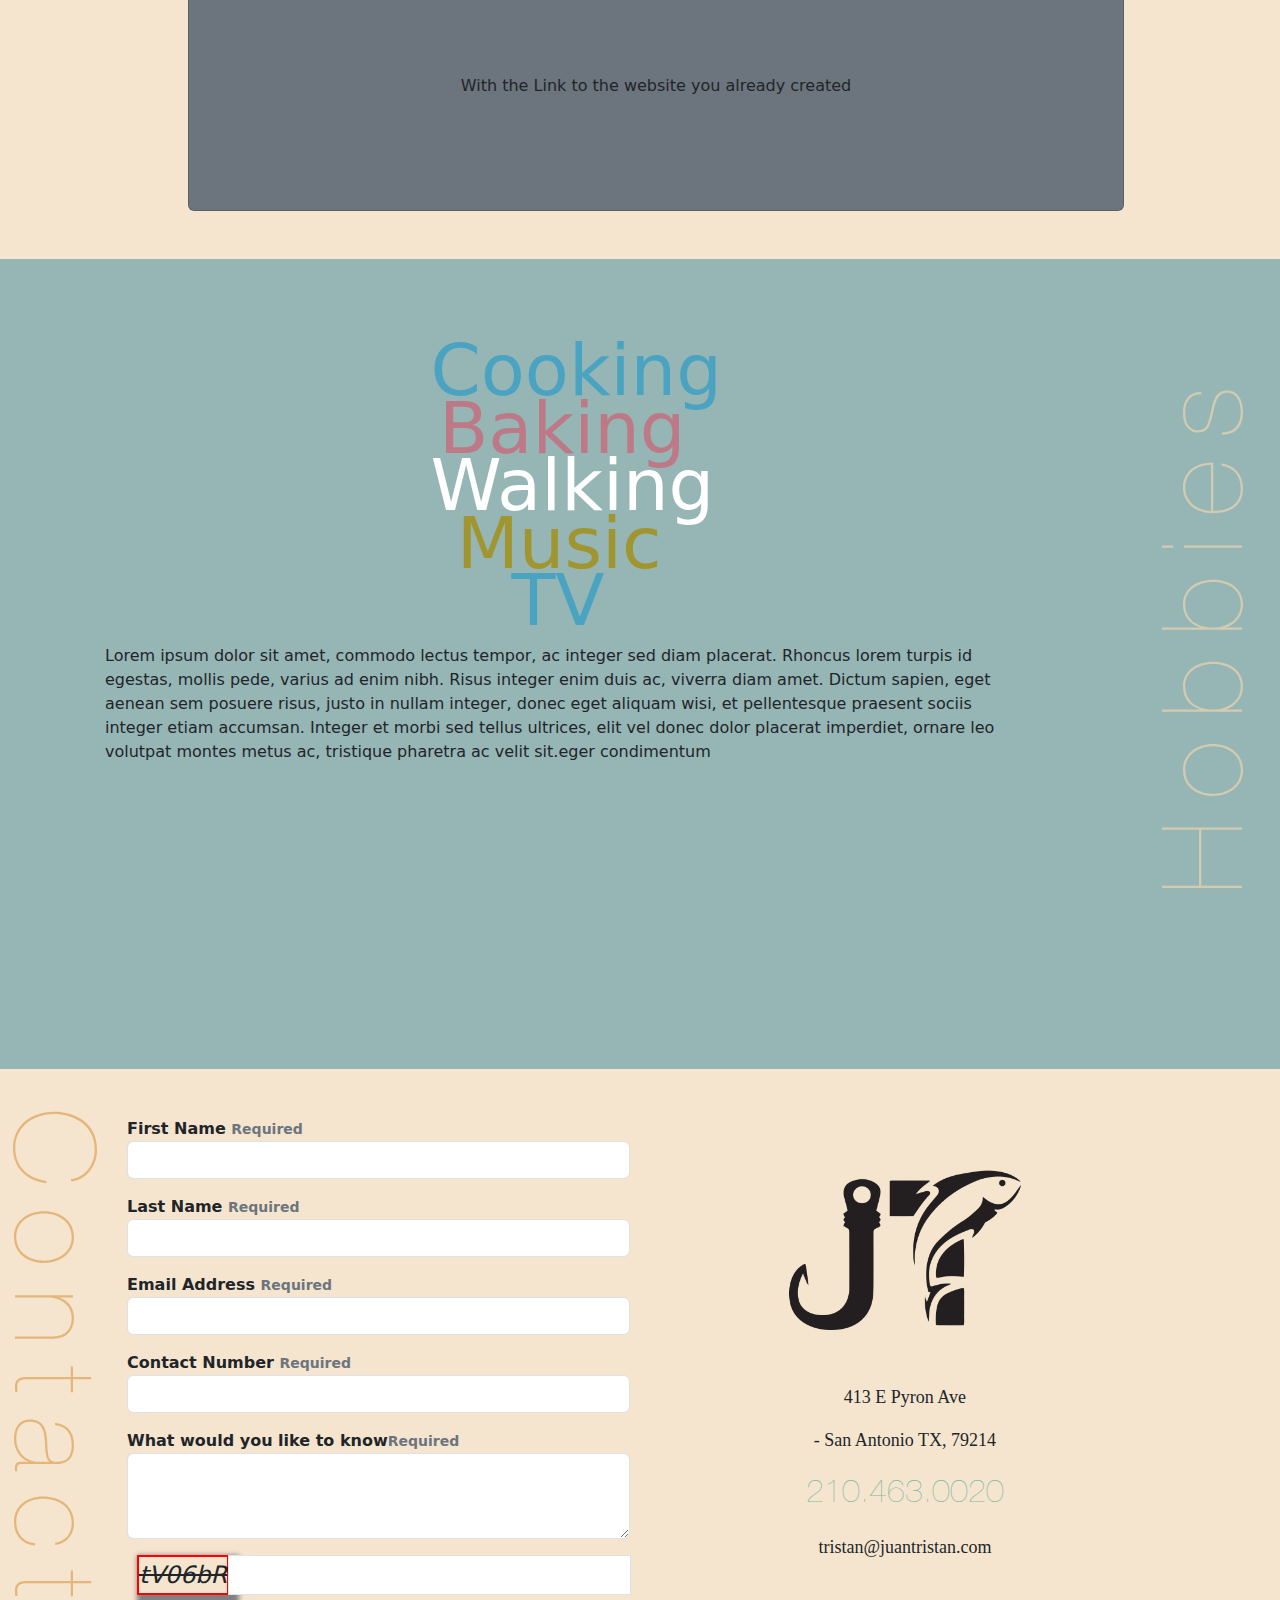
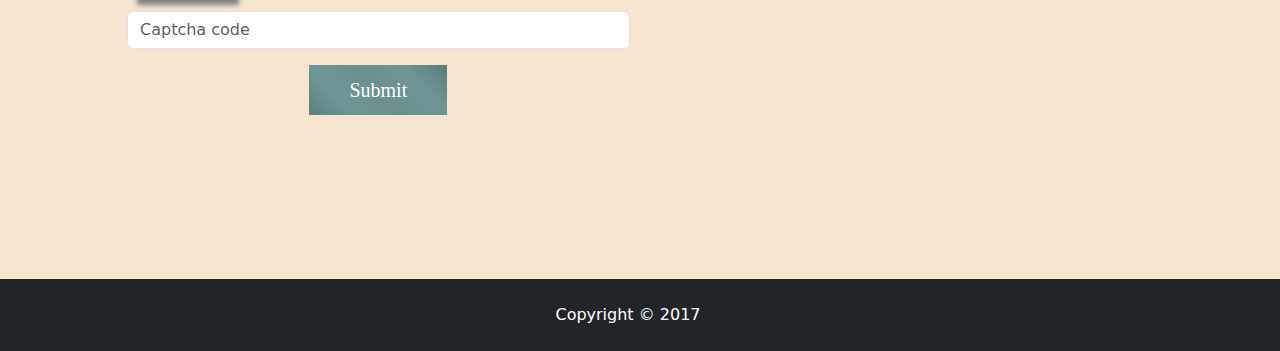
==== commit 3a7ee32e: "Updated Social Links" ====
--- a/index.html
+++ b/index.html
@@ -68,9 +68,9 @@
                 <!-- Right elements -->
                 <div class="d-flex align-items-center">
                     <!-- Icon -->
-                    <a href="" class="social-icon"><i class="fab fa-linkedin"></i></a>
+                    <a href="https://www.linkedin.com/in/juantristan/" class="social-icon"><i class="fab fa-linkedin"></i></a>
                     <a href="" class="social-icon" style="padding: 1px 7px 7px;"><svg fill="#146357" width="20px" height="20px" viewBox="0 0 24 24" role="img" xmlns="http://www.w3.org/2000/svg"><title>Indeed icon</title><path d="M14.822 10.308a3.018 3.018 0 111.32-4.038 3.006 3.006 0 01-1.32 4.044zM11.6.572c2.47-.901 5.294-.852 7.408.982a3.587 3.587 0 011.023 1.37c.213.69-.749-.07-.88-.168a9.407 9.407 0 00-2.15-1.095C12.837.386 8.897 2.707 6.463 6.316a19.505 19.505 0 00-2.248 5.126 2.918 2.918 0 01-.213.642c-.107.204-.049-.547-.049-.572a15.821 15.821 0 01.43-2.239C5.511 5.34 8.01 2.065 11.6.565zm.037 20.993v-8.763c.249.025.486.037.736.037a6.167 6.167 0 003.219-.895v9.62c0 .822-.15 1.43-.52 1.826A1.874 1.874 0 0113.62 24a1.825 1.825 0 01-1.427-.609c-.368-.404-.56-1.013-.56-1.825z"/></svg></a>
-                    <a href="" class="social-icon"><i class="fab fa-facebook"></i></a>
+                    <a href="https://www.facebook.com/juantristan2022" class="social-icon"><i class="fab fa-facebook"></i></a>
 
                 </div>
                 <!-- Right elements -->
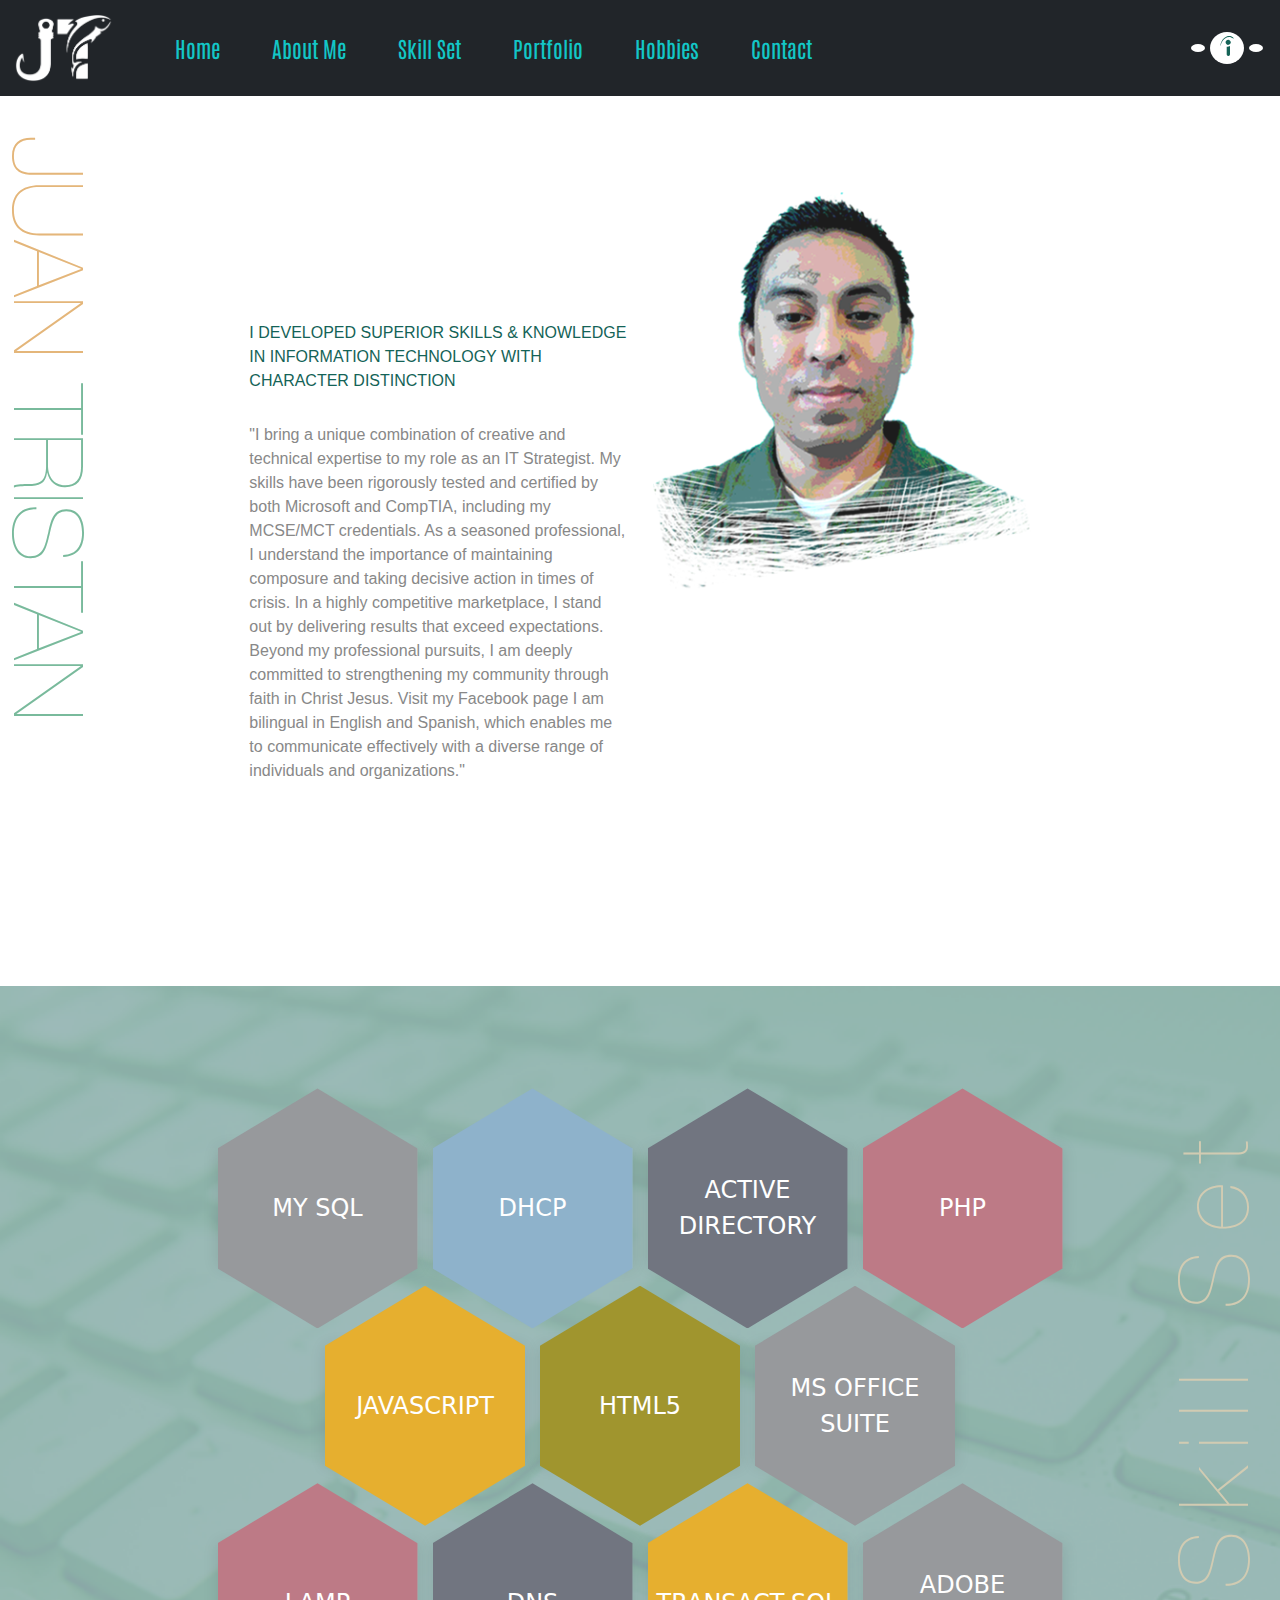
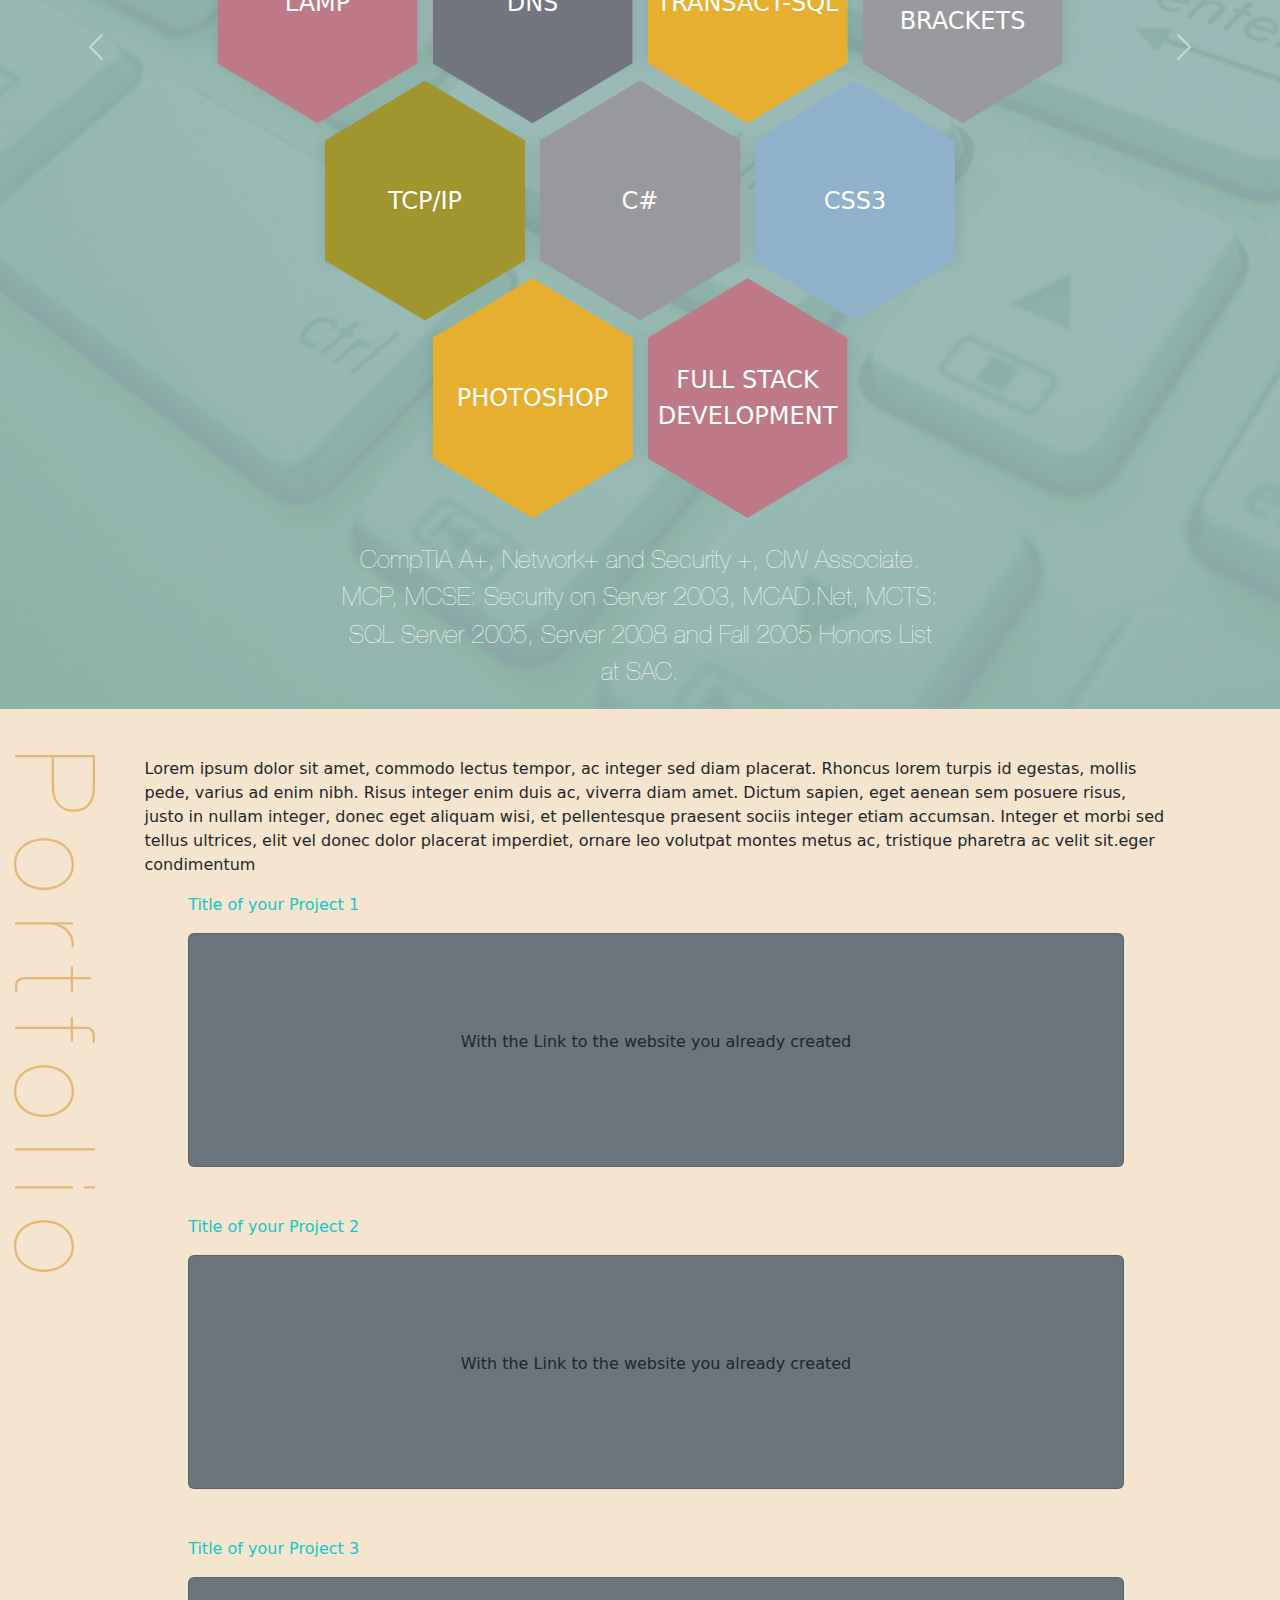
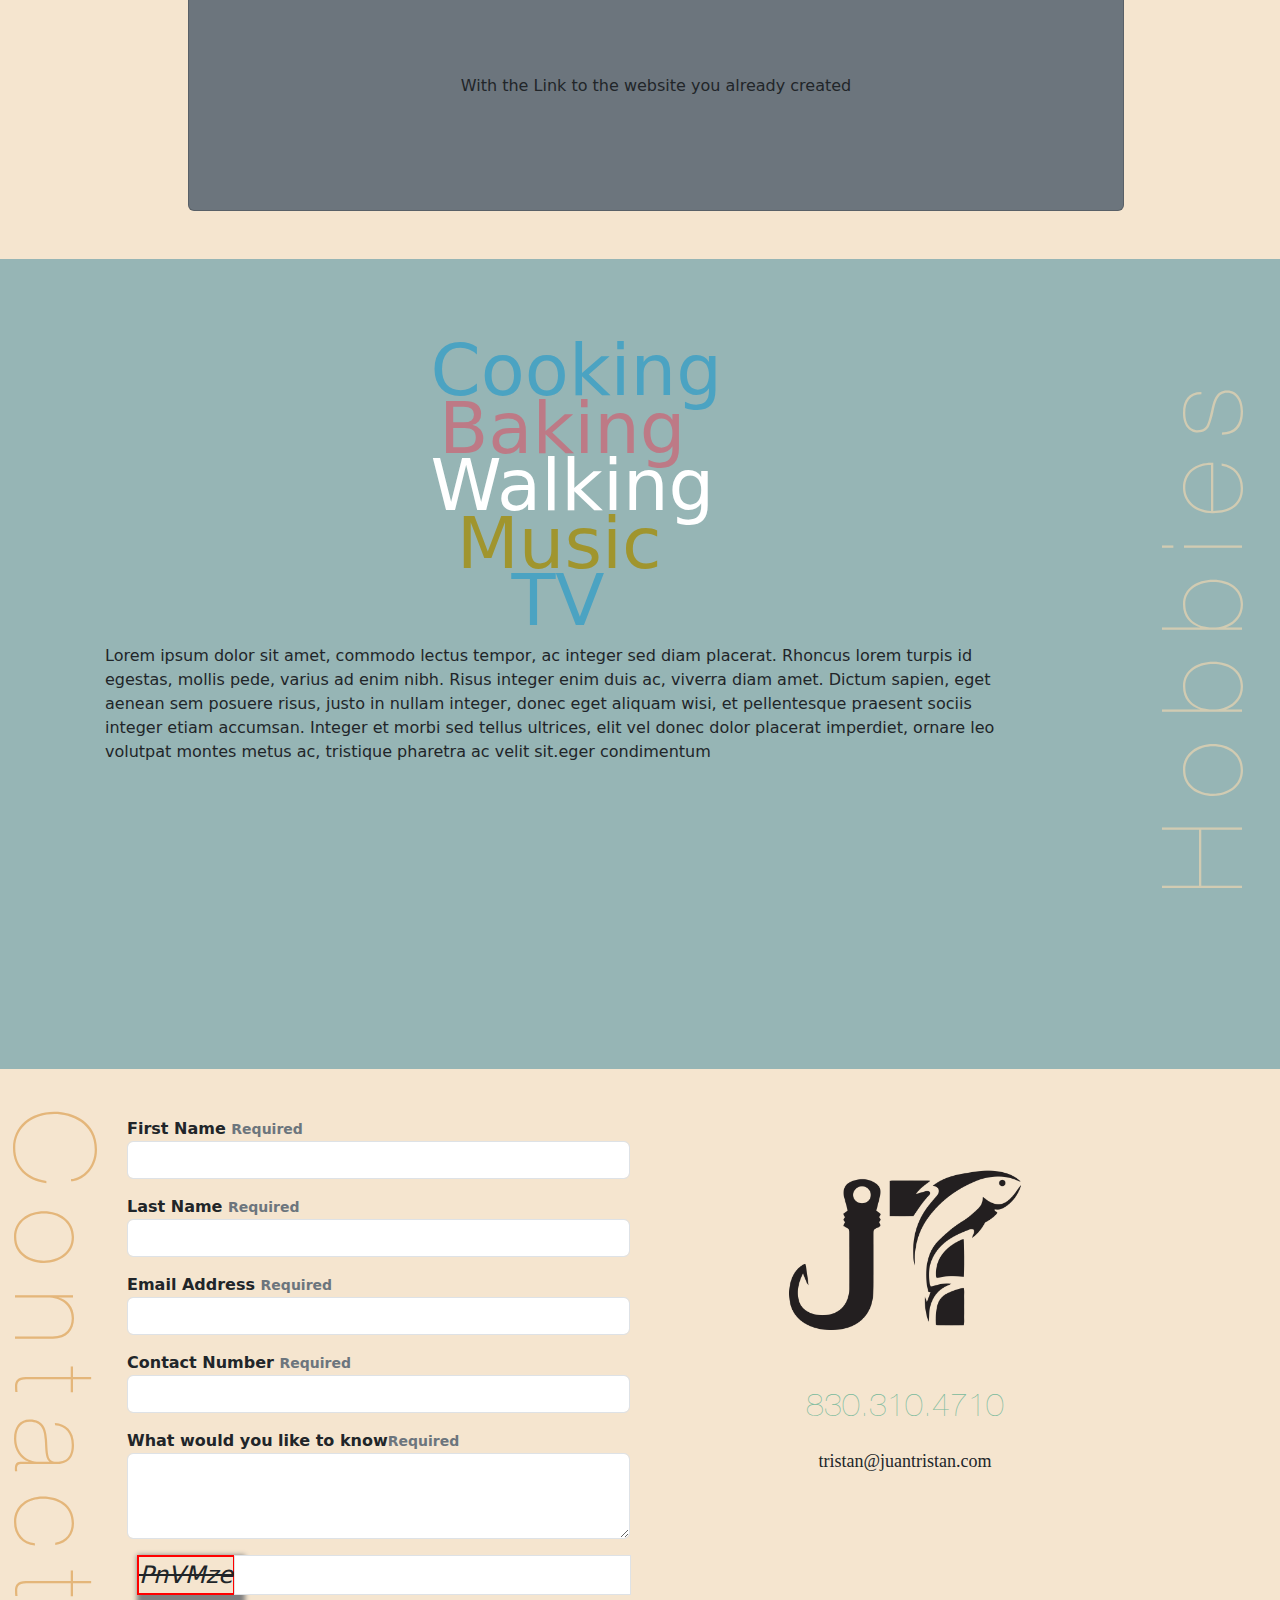
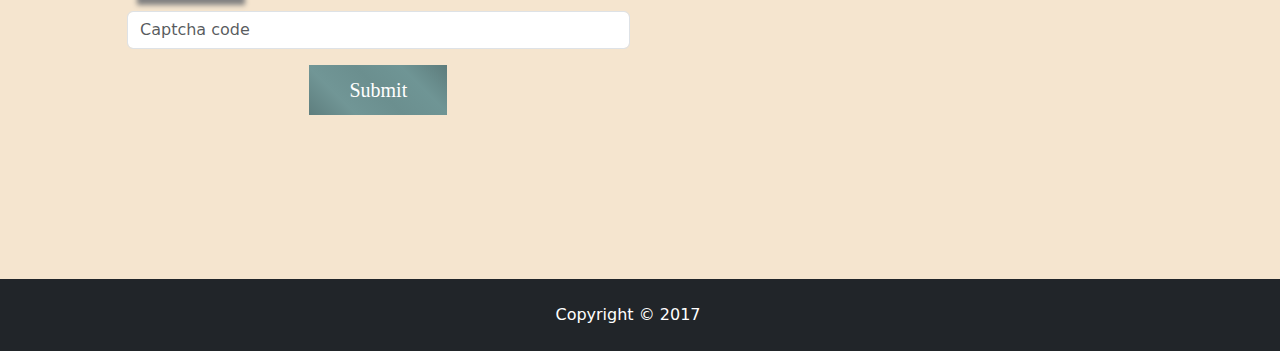
==== commit 03617306: "Update Contact Info" ====
--- a/index.html
+++ b/index.html
@@ -428,9 +428,9 @@
                         <div class="col-md-6 text-center">
                             <img src="images/fav.png" class="img-fluid mx-auto mt-5" style="width: 50%;" alt="logo">
                             <div class="contact-info text-md-center mt-5">
-                                <p class=" addressl1">413 E Pyron Ave</p>
-                                <p class="addressl2">- San Antonio TX, 79214</p>
-                                <p class="addressl3">210.463.0020</p>
+                              <!--   <p class=" addressl1">413 E Pyron Ave</p>
+                                <p class="addressl2">- San Antonio TX, 79214</p> -->
+                                <p class="addressl3">830.310.4710</p>
                                 <p class="addressl4">tristan@juantristan.com</p>
                             </div>
                         </div>
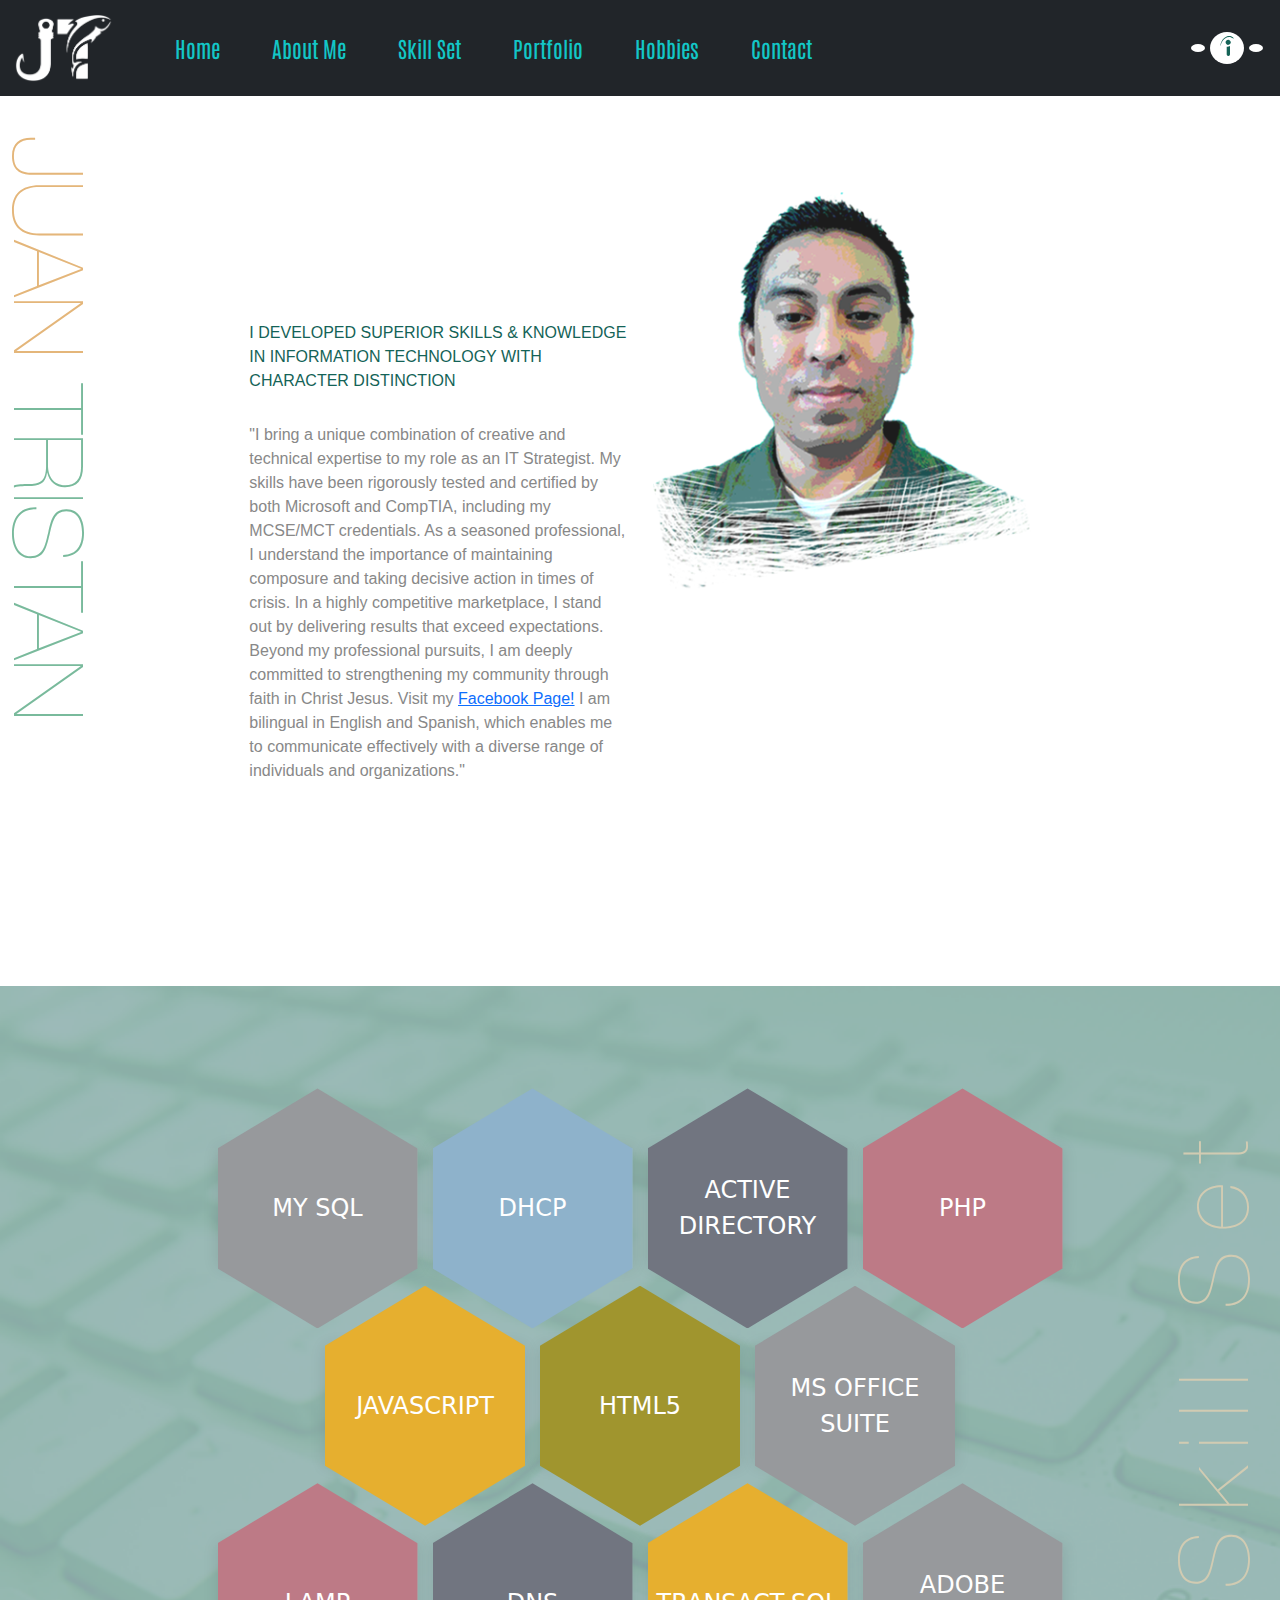
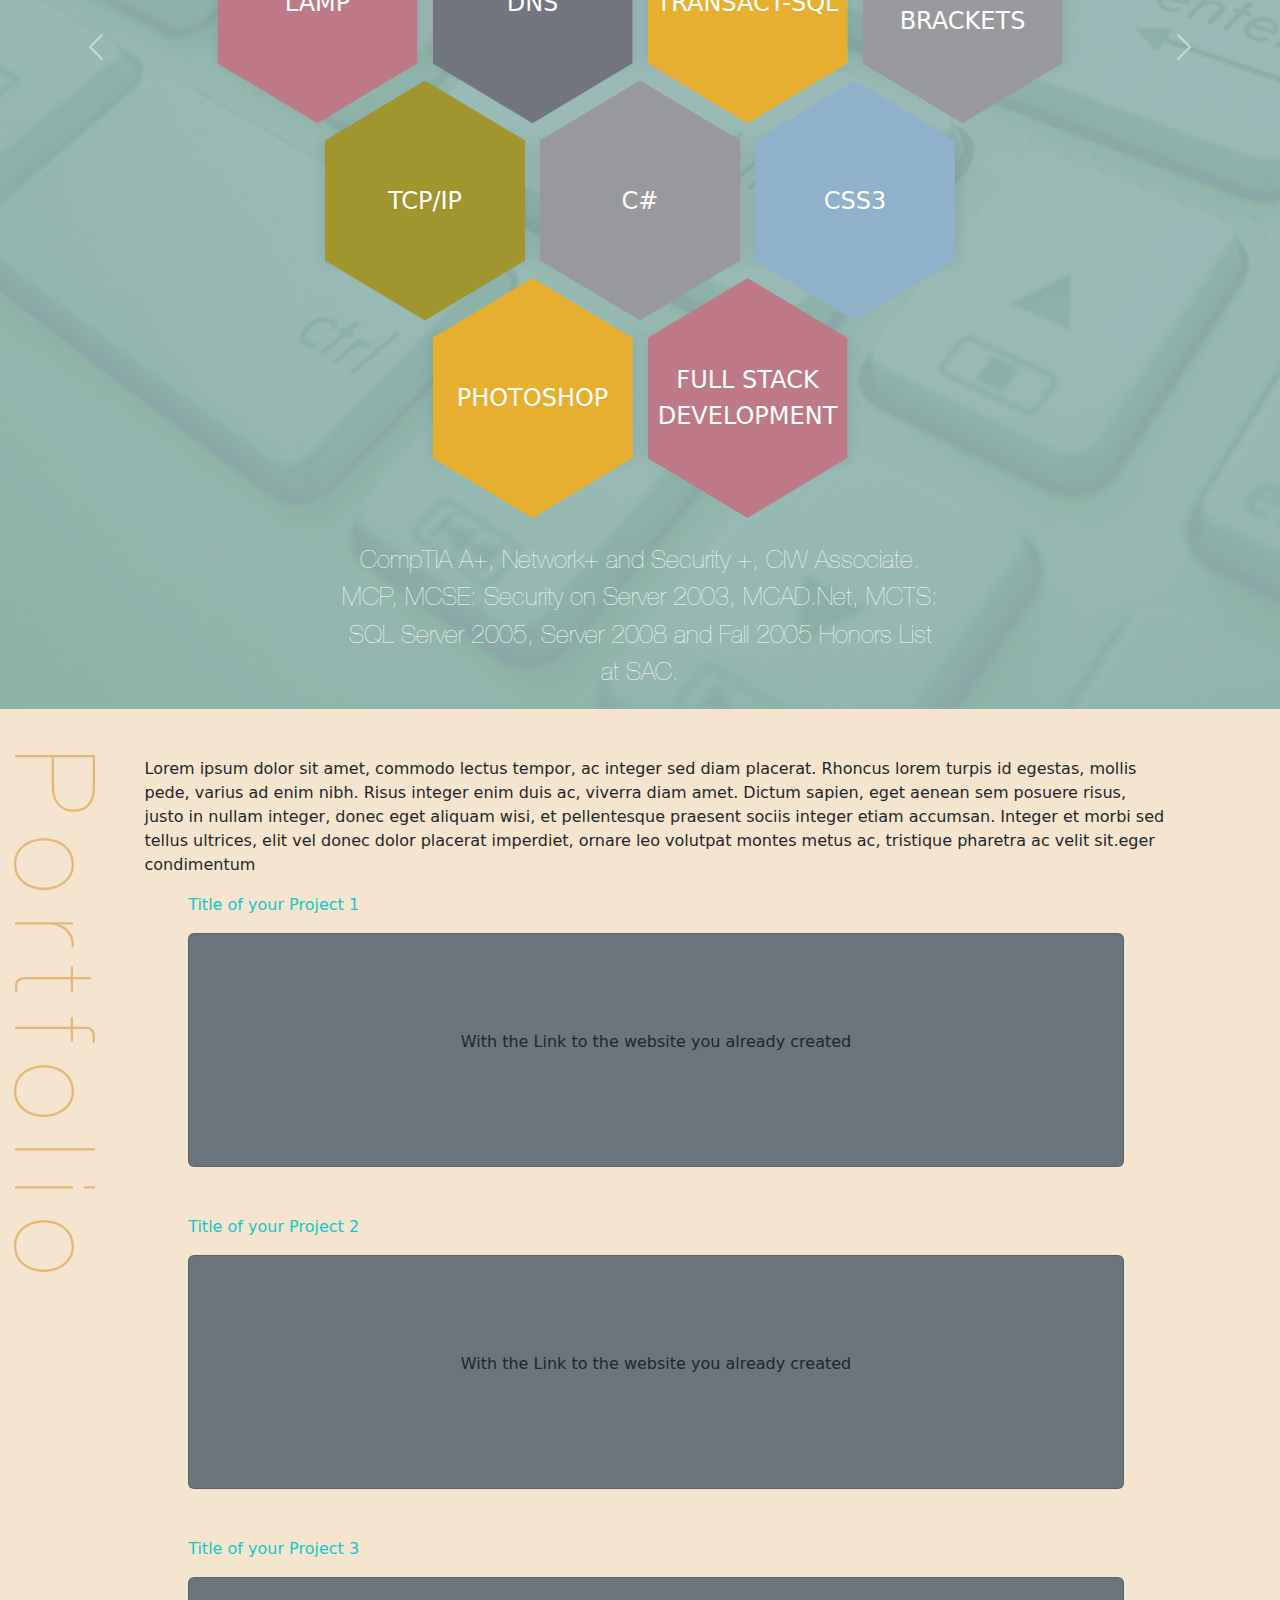
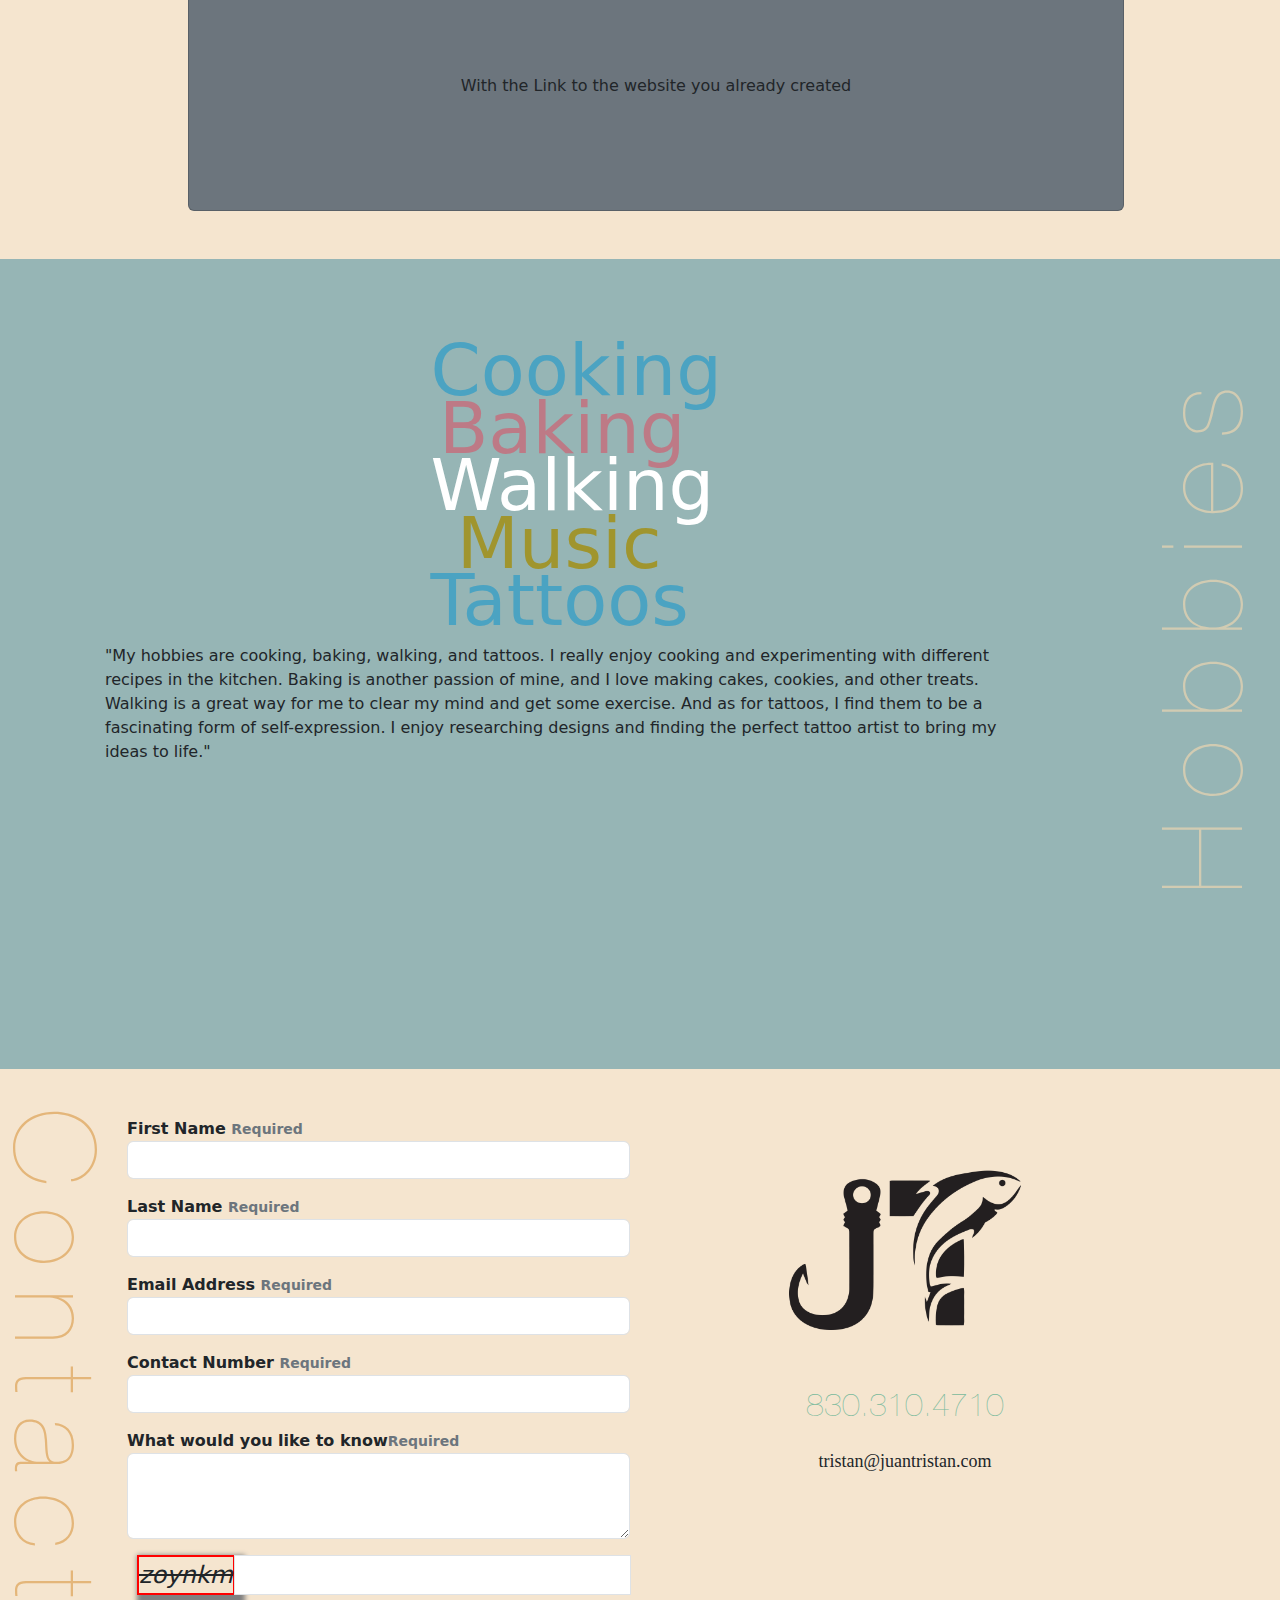
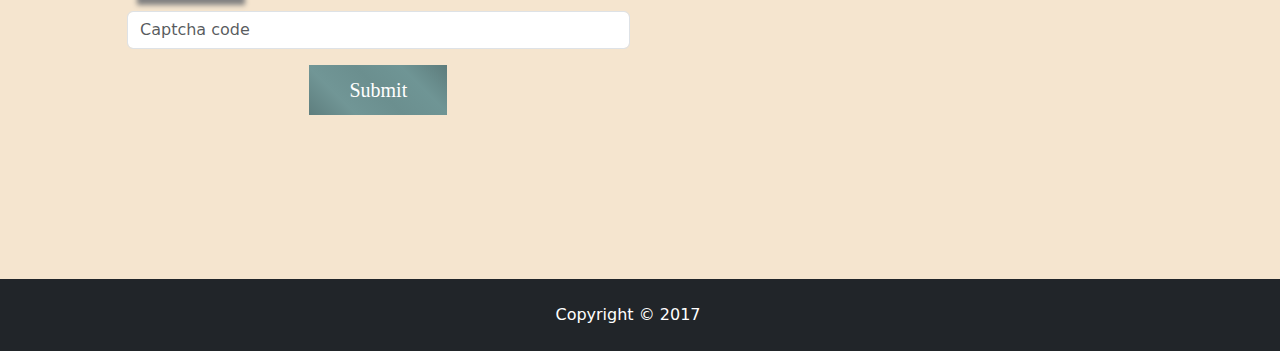
==== commit d7531b71: "Edits to Hobbies" ====
--- a/index.html
+++ b/index.html
@@ -90,7 +90,7 @@
                                 <span class="aboutinfo">
                                     "I bring a unique combination of creative and technical expertise to my role as an IT Strategist. My skills have been rigorously tested and certified by both Microsoft and CompTIA, including my MCSE/MCT credentials. As a seasoned professional, I understand the importance of maintaining composure and taking decisive action in times of crisis. In a highly competitive marketplace, I stand out by delivering results that exceed expectations.
 
-Beyond my professional pursuits, I am deeply committed to strengthening my community through faith in Christ Jesus. Visit my Facebook page <a href='https://www.facebook.com/juantristan2022'></a> I am bilingual in English and Spanish, which enables me to communicate effectively with a diverse range of individuals and organizations."
+Beyond my professional pursuits, I am deeply committed to strengthening my community through faith in Christ Jesus. Visit my  <a href='https://www.facebook.com/juantristan2022'>Facebook Page!</a> I am bilingual in English and Spanish, which enables me to communicate effectively with a diverse range of individuals and organizations."
 
 
 
@@ -345,20 +345,12 @@
                         <h1 class="tcolor-4 display-2 hobiestlist my-0 py-0 text-end">Baking</h1>
                         <h1 class="text-white display-2 hobiestlist my-0 py-0 text-start">Walking</h1>
                         <h1 class="tcolor-6 display-2 hobiestlist my-0 py-0 me-4 text-end">Music</h1>
-                        <h1 class="tcolor-2  display-2 hobiestlist my-0 py-0 text-center">TV</h1>
+                        <h1 class="tcolor-2  display-2 hobiestlist my-0 py-0 text-center">Tattoos</h1>
                     </div>
                 </div>
                 <div class="row container">
                     <div class="col-10 mx-auto">
-                        <p>Lorem ipsum dolor sit amet, commodo lectus tempor, ac integer sed diam placerat. Rhoncus
-                            lorem
-                            turpis id egestas, mollis pede, varius ad enim nibh. Risus integer enim duis ac, viverra
-                            diam
-                            amet. Dictum sapien, eget aenean sem posuere risus, justo in nullam integer, donec eget
-                            aliquam
-                            wisi, et pellentesque praesent sociis integer etiam accumsan. Integer et morbi sed tellus
-                            ultrices, elit vel donec dolor placerat imperdiet, ornare leo volutpat montes metus ac,
-                            tristique pharetra ac velit sit.eger condimentum </p>
+                        <p>"My hobbies are cooking, baking, walking, and tattoos. I really enjoy cooking and experimenting with different recipes in the kitchen. Baking is another passion of mine, and I love making cakes, cookies, and other treats. Walking is a great way for me to clear my mind and get some exercise. And as for tattoos, I find them to be a fascinating form of self-expression. I enjoy researching designs and finding the perfect tattoo artist to bring my ideas to life." </p>
                     </div>
                 </div>
             </div>
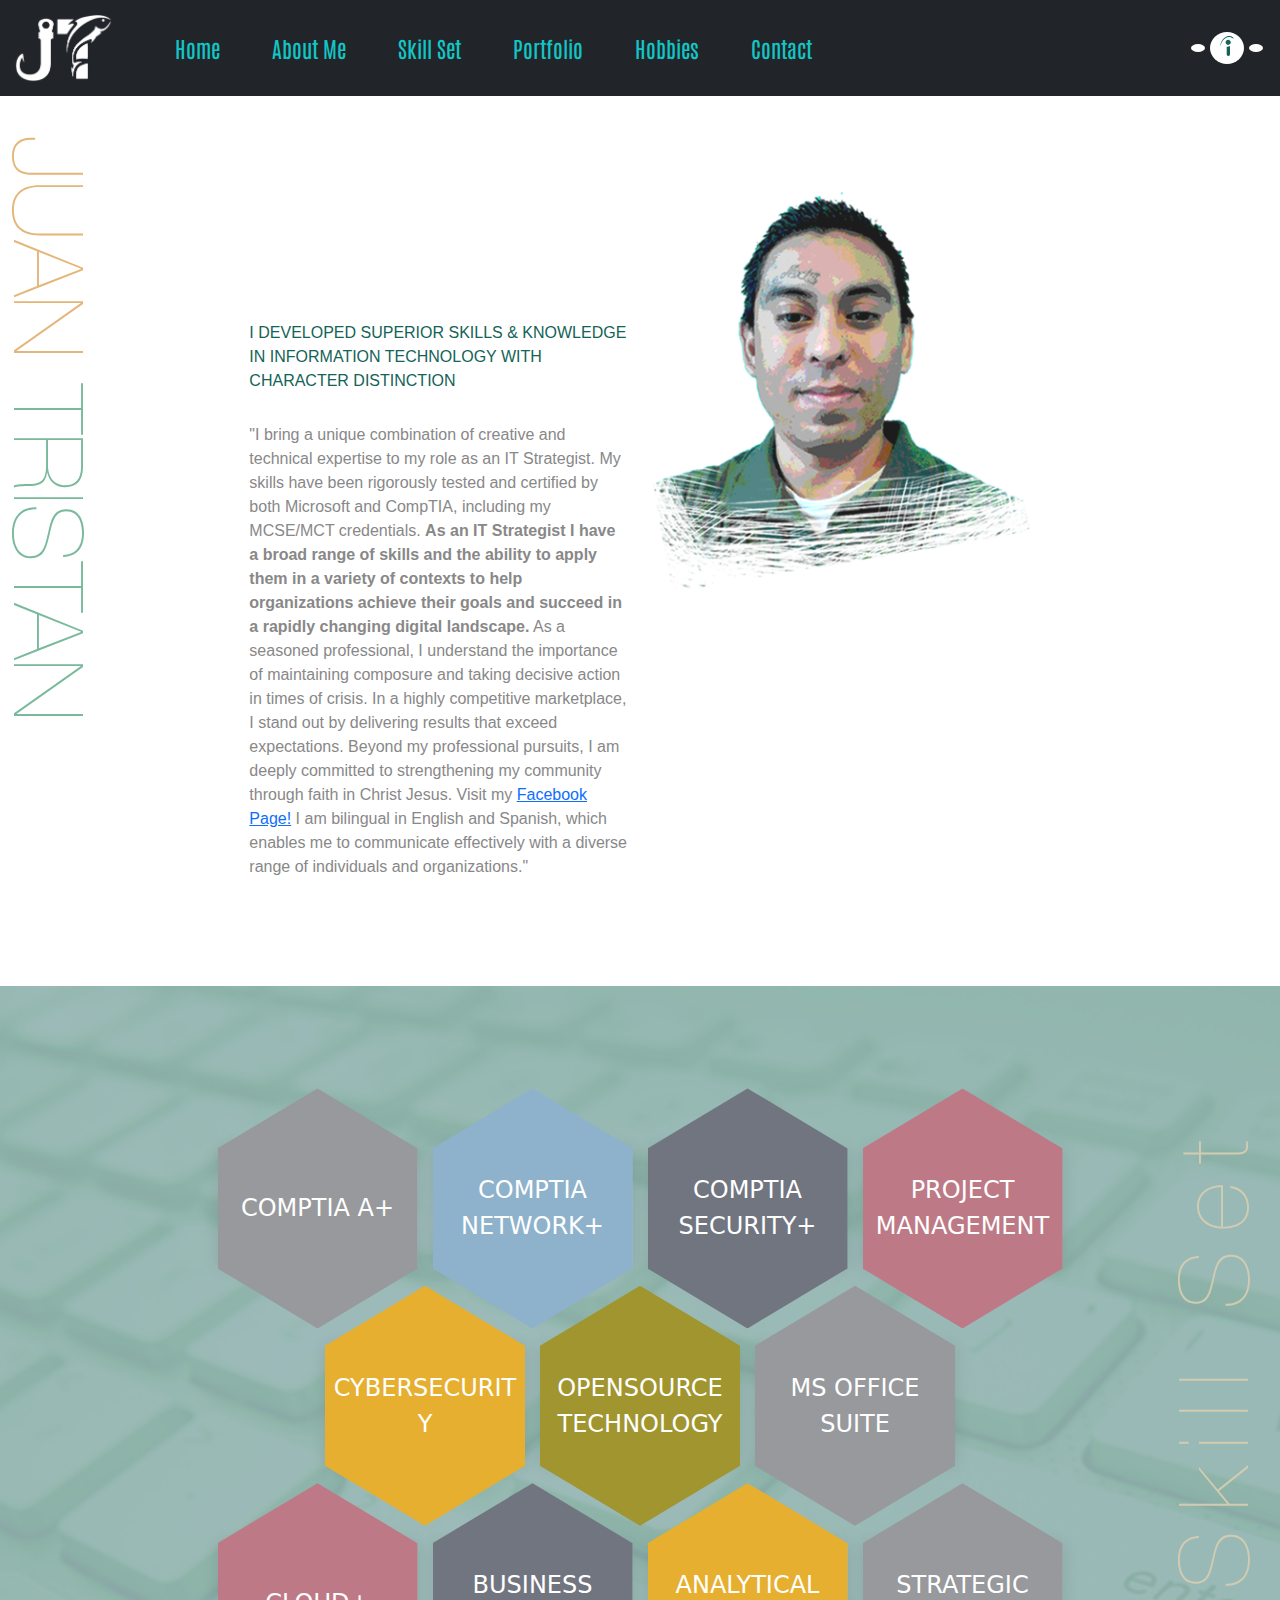
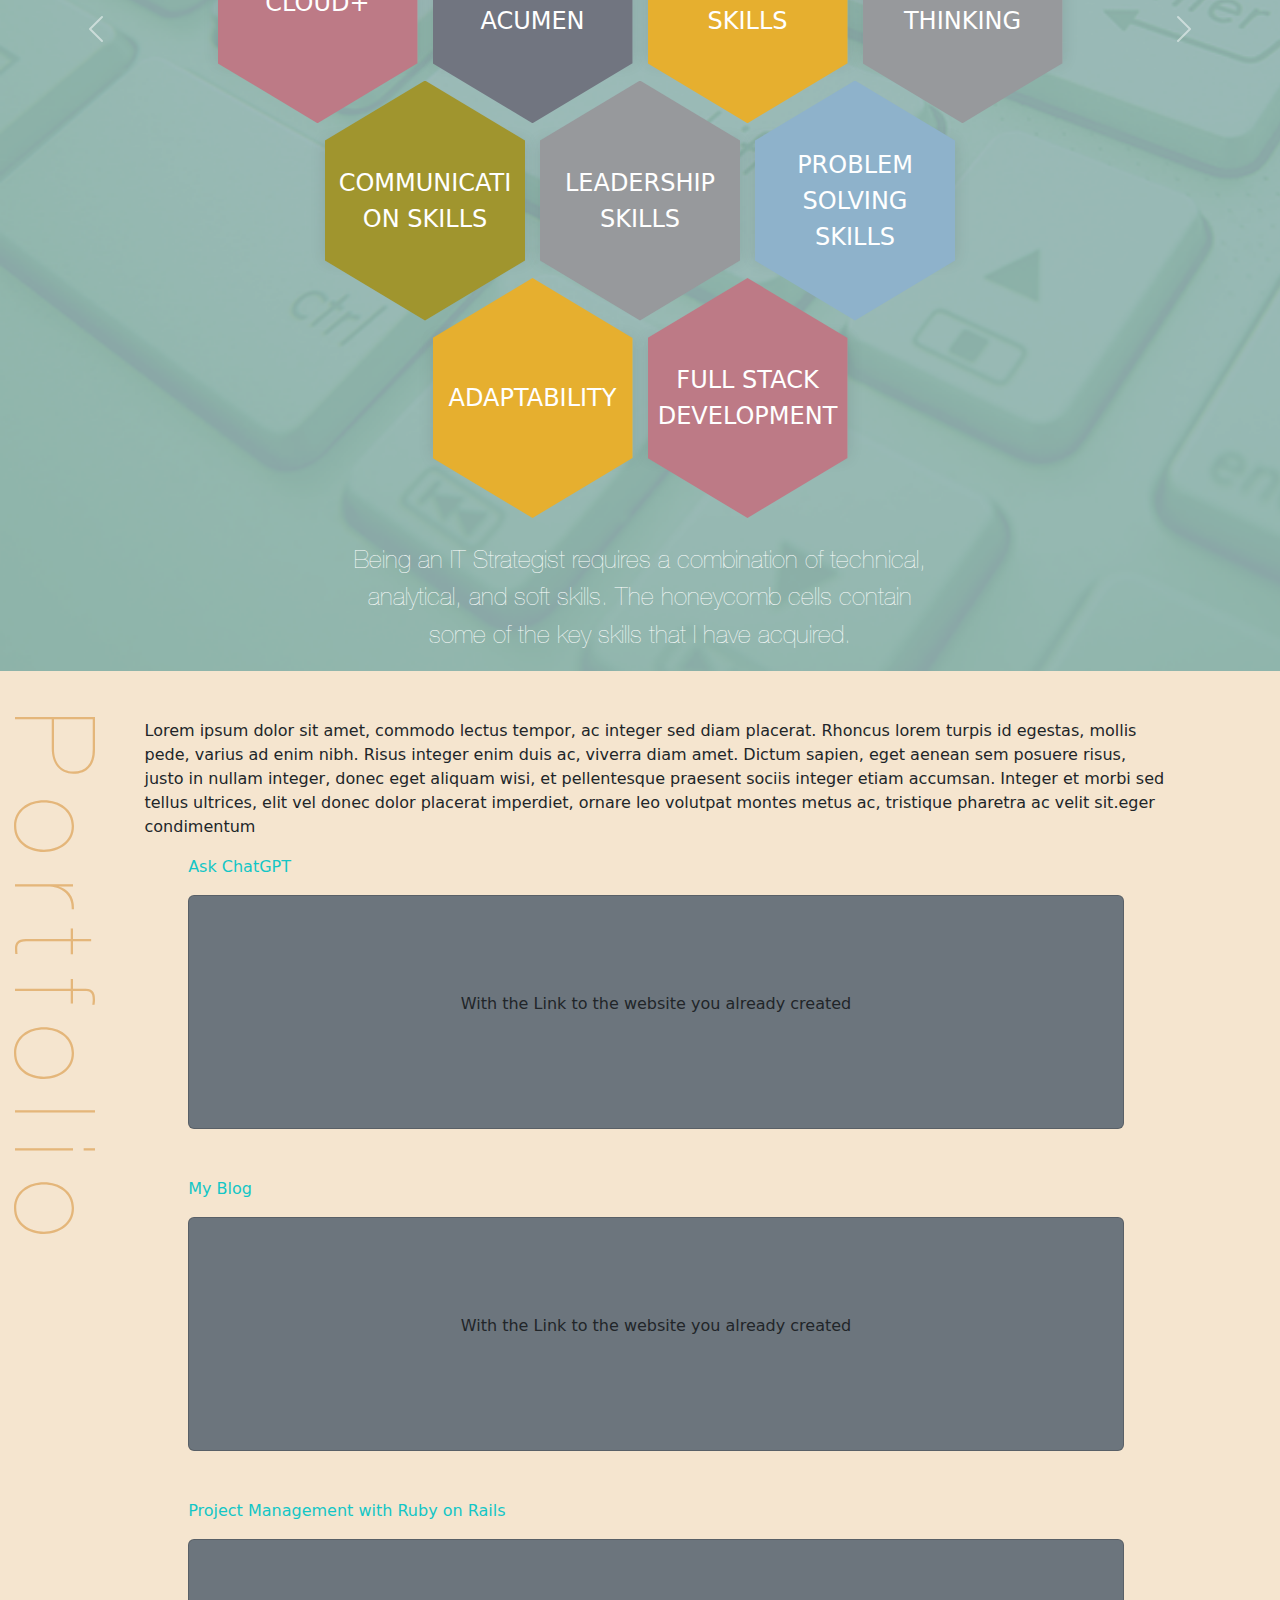
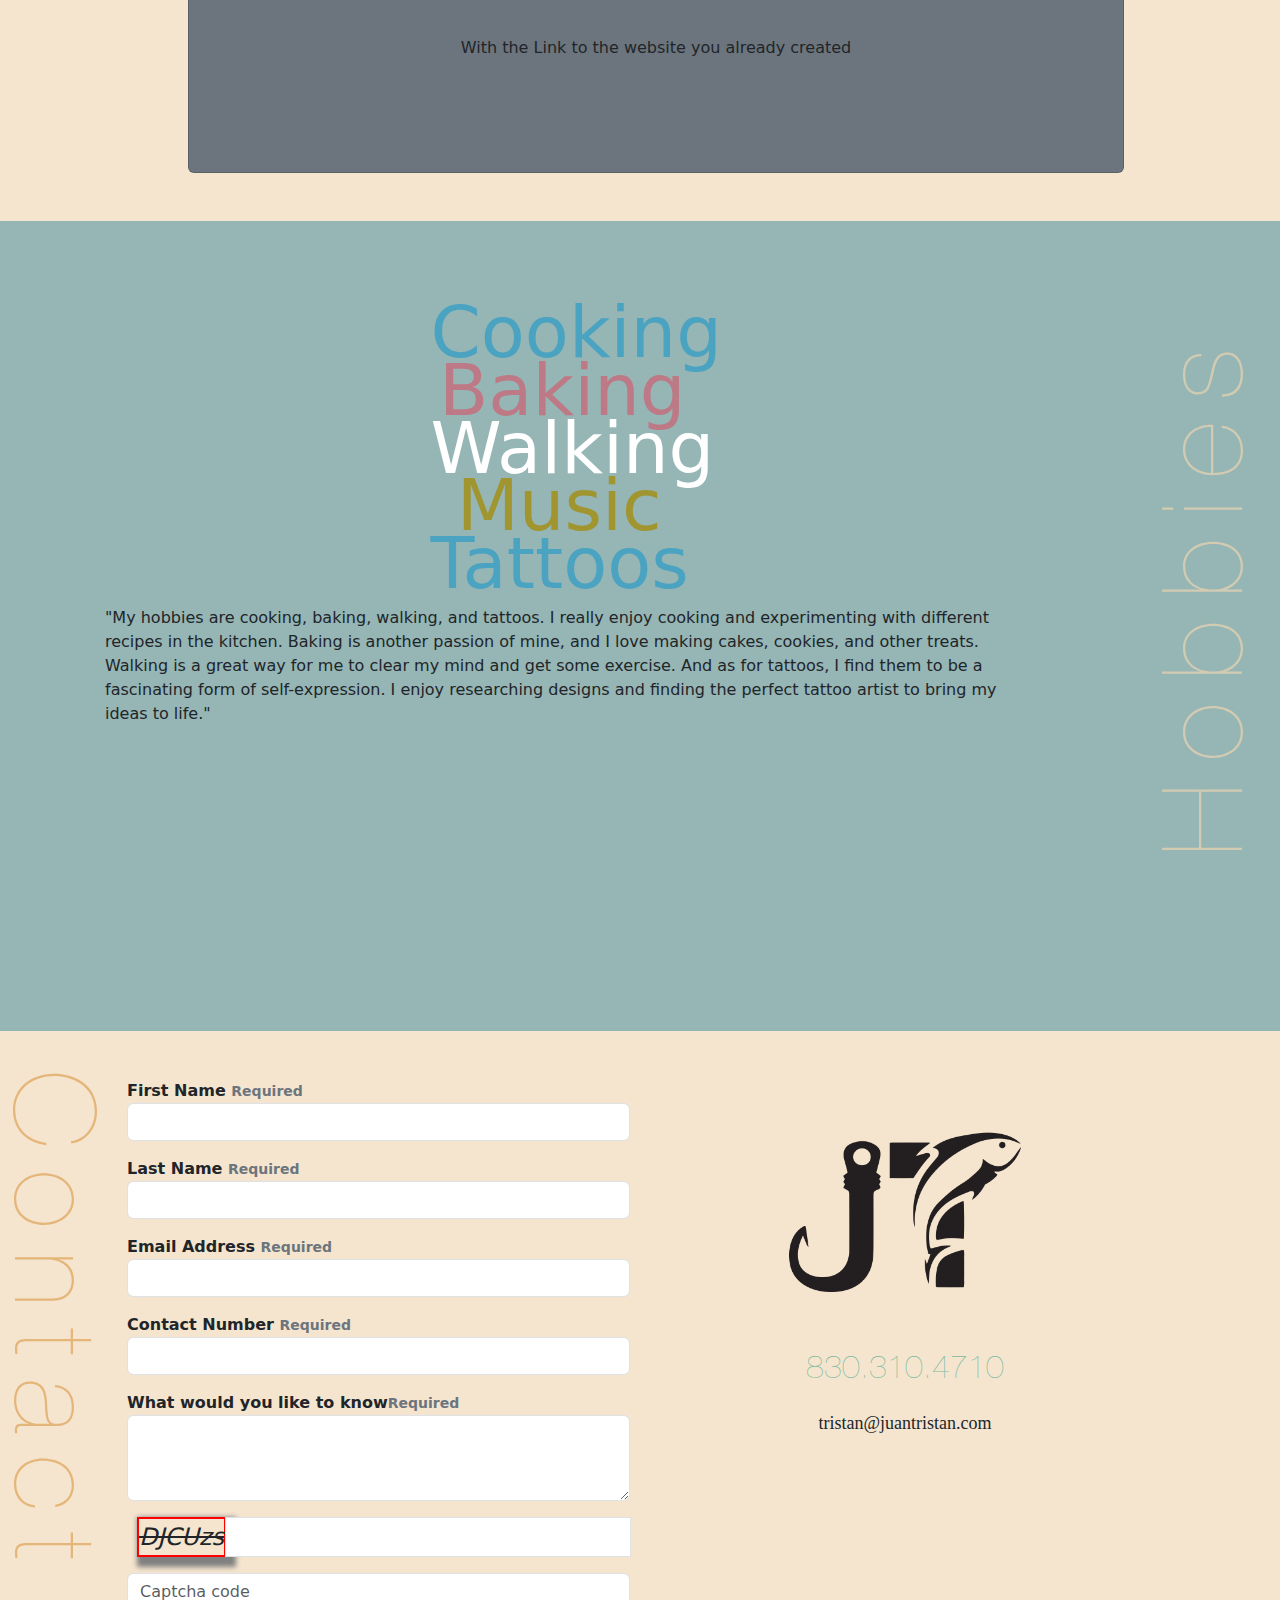
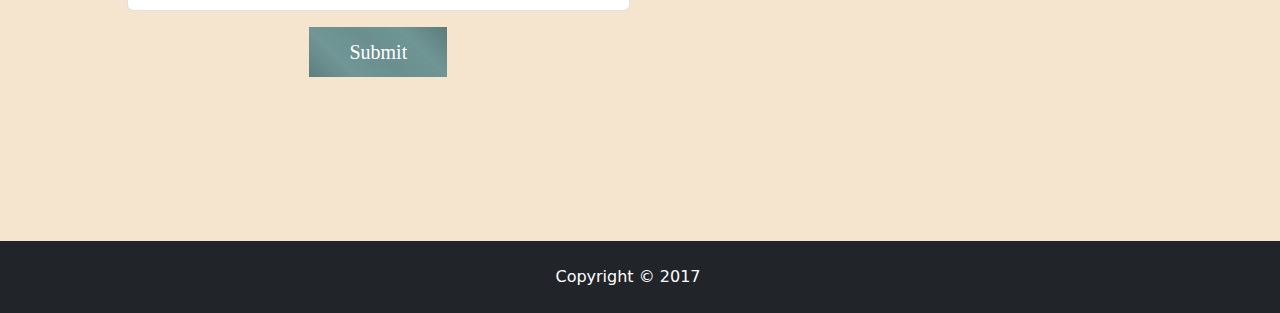
==== commit 3f13cd50: "Updated Skillset" ====
--- a/index.html
+++ b/index.html
@@ -88,7 +88,7 @@
                             <p class="firstpara">I DEVELOPED SUPERIOR SKILLS & KNOWLEDGE IN INFORMATION TECHNOLOGY WITH CHARACTER DISTINCTION
                                 <br>
                                 <span class="aboutinfo">
-                                    "I bring a unique combination of creative and technical expertise to my role as an IT Strategist. My skills have been rigorously tested and certified by both Microsoft and CompTIA, including my MCSE/MCT credentials. As a seasoned professional, I understand the importance of maintaining composure and taking decisive action in times of crisis. In a highly competitive marketplace, I stand out by delivering results that exceed expectations.
+                                    "I bring a unique combination of creative and technical expertise to my role as an IT Strategist. My skills have been rigorously tested and certified by both Microsoft and CompTIA, including my MCSE/MCT credentials. <b>As an IT Strategist I have a broad range of skills and the ability to apply them in a variety of contexts to help organizations achieve their goals and succeed in a rapidly changing digital landscape.</b> As a seasoned professional, I understand the importance of maintaining composure and taking decisive action in times of crisis. In a highly competitive marketplace, I stand out by delivering results that exceed expectations.
 
 Beyond my professional pursuits, I am deeply committed to strengthening my community through faith in Christ Jesus. Visit my  <a href='https://www.facebook.com/juantristan2022'>Facebook Page!</a> I am bilingual in English and Spanish, which enables me to communicate effectively with a diverse range of individuals and organizations."
 
@@ -212,27 +212,27 @@
             <ul class="honeycomb honey-desk">
                 <li class="honeycomb-cell">
 
-                    <div class="honeycomb-cell_title">My SQL</div>
-                </li>
-                <li class="honeycomb-cell">
-
-                    <div class="honeycomb-cell_title">DHCP</div>
-                </li>
-                <li class="honeycomb-cell">
-
-                    <div class="honeycomb-cell_title">Active Directory</div>
-                </li>
-                <li class="honeycomb-cell">
-
-                    <div class="honeycomb-cell_title">PHP</div>
-                </li>
-                <li class="honeycomb-cell">
-
-                    <div class="honeycomb-cell_title">Javascript</div>
-                </li>
-                <li class="honeycomb-cell">
-
-                    <div class="honeycomb-cell_title">HTML5</div>
+                    <div class="honeycomb-cell_title">CompTIA A+</div>
+                </li>
+                <li class="honeycomb-cell">
+
+                    <div class="honeycomb-cell_title">CompTIA Network+</div>
+                </li>
+                <li class="honeycomb-cell">
+
+                    <div class="honeycomb-cell_title">CompTIA Security+</div>
+                </li>
+                <li class="honeycomb-cell">
+
+                    <div class="honeycomb-cell_title">Project Management</div>
+                </li>
+                <li class="honeycomb-cell">
+
+                    <div class="honeycomb-cell_title">CyberSecurity</div>
+                </li>
+                <li class="honeycomb-cell">
+
+                    <div class="honeycomb-cell_title">Opensource Technology</div>
                 </li>
                 <li class="honeycomb-cell">
 
@@ -240,35 +240,35 @@
                 </li>
                 <li class="honeycomb-cell">
 
-                    <div class="honeycomb-cell_title">LAMP</div>
-                </li>
-                <li class="honeycomb-cell">
-
-                    <div class="honeycomb-cell_title">DNS</div>
-                </li>
-                <li class="honeycomb-cell">
-
-                    <div class="honeycomb-cell_title">TRANSACT-SQL</div>
-                </li>
-                <li class="honeycomb-cell">
-
-                    <div class="honeycomb-cell_title">Adobe Brackets</div>
-                </li>
-                <li class="honeycomb-cell">
-
-                    <div class="honeycomb-cell_title">TCP/IP</div>
-                </li>
-                <li class="honeycomb-cell">
-
-                    <div class="honeycomb-cell_title">C#</div>
-                </li>
-                <li class="honeycomb-cell">
-
-                    <div class="honeycomb-cell_title">CSS3</div>
-                </li>
-                <li class="honeycomb-cell">
-
-                    <div class="honeycomb-cell_title">PhotoShop</div>
+                    <div class="honeycomb-cell_title">Cloud+</div>
+                </li>
+                <li class="honeycomb-cell">
+
+                    <div class="honeycomb-cell_title">Business Acumen</div>
+                </li>
+                <li class="honeycomb-cell">
+
+                    <div class="honeycomb-cell_title">Analytical SKills</div>
+                </li>
+                <li class="honeycomb-cell">
+
+                    <div class="honeycomb-cell_title">Strategic Thinking</div>
+                </li>
+                <li class="honeycomb-cell">
+
+                    <div class="honeycomb-cell_title">Communication Skills</div>
+                </li>
+                <li class="honeycomb-cell">
+
+                    <div class="honeycomb-cell_title">Leadership Skills</div>
+                </li>
+                <li class="honeycomb-cell">
+
+                    <div class="honeycomb-cell_title">Problem Solving Skills</div>
+                </li>
+                <li class="honeycomb-cell">
+
+                    <div class="honeycomb-cell_title">Adaptability</div>
                 </li>
                 <li class="honeycomb-cell">
 
@@ -279,9 +279,7 @@
             </ul>
             <div class="row mx-3 position-relative" style="top: 150px; padding-bottom: 150px;">
                 <div class="col-md-6 mx-auto">
-                    <p class="skilltext">CompTIA A+, Network+ and Security +,
-                        CIW Associate. MCP, MCSE: Security on Server 2003, MCAD.Net, MCTS: SQL Server 2005,
-                        Server 2008 and Fall 2005 Honors List at SAC.</p>
+                    <p class="skilltext">Being an IT Strategist requires a combination of technical, analytical, and soft skills. The honeycomb cells contain some of the key skills that I have acquired.</p>
                 </div>
             </div>
 
@@ -305,7 +303,7 @@
                             tristique pharetra ac velit sit.eger condimentum </p>
                         <div class="row">
                             <div class="col-11 mx-auto mb-5">
-                                <p class="projtitle">Title of your Project 1</p>
+                                <p class="projtitle">Ask ChatGPT</p>
                                 <a href="" class="text-white text-decoration-none text-center">
                                     <div class="card bg-secondary  p-5">
                                         <p class="p-5">With the Link to the website you already created</p>
@@ -313,7 +311,7 @@
                                 </a>
                             </div>
                             <div class="col-11 mx-auto mb-5">
-                                <p class="projtitle">Title of your Project 2</p>
+                                <p class="projtitle">My Blog</p>
                                 <a href="" class="text-white text-decoration-none text-center">
                                     <div class="card bg-secondary  p-5">
                                         <p class="p-5">With the Link to the website you already created</p>
@@ -321,7 +319,7 @@
                                 </a>
                             </div>
                             <div class="col-11 mx-auto mb-5">
-                                <p class="projtitle">Title of your Project 3</p>
+                                <p class="projtitle">Project Management with Ruby on Rails</p>
                                 <a href="" class="text-white text-decoration-none text-center">
                                     <div class="card bg-secondary  p-5">
                                         <p class="p-5">With the Link to the website you already created</p>
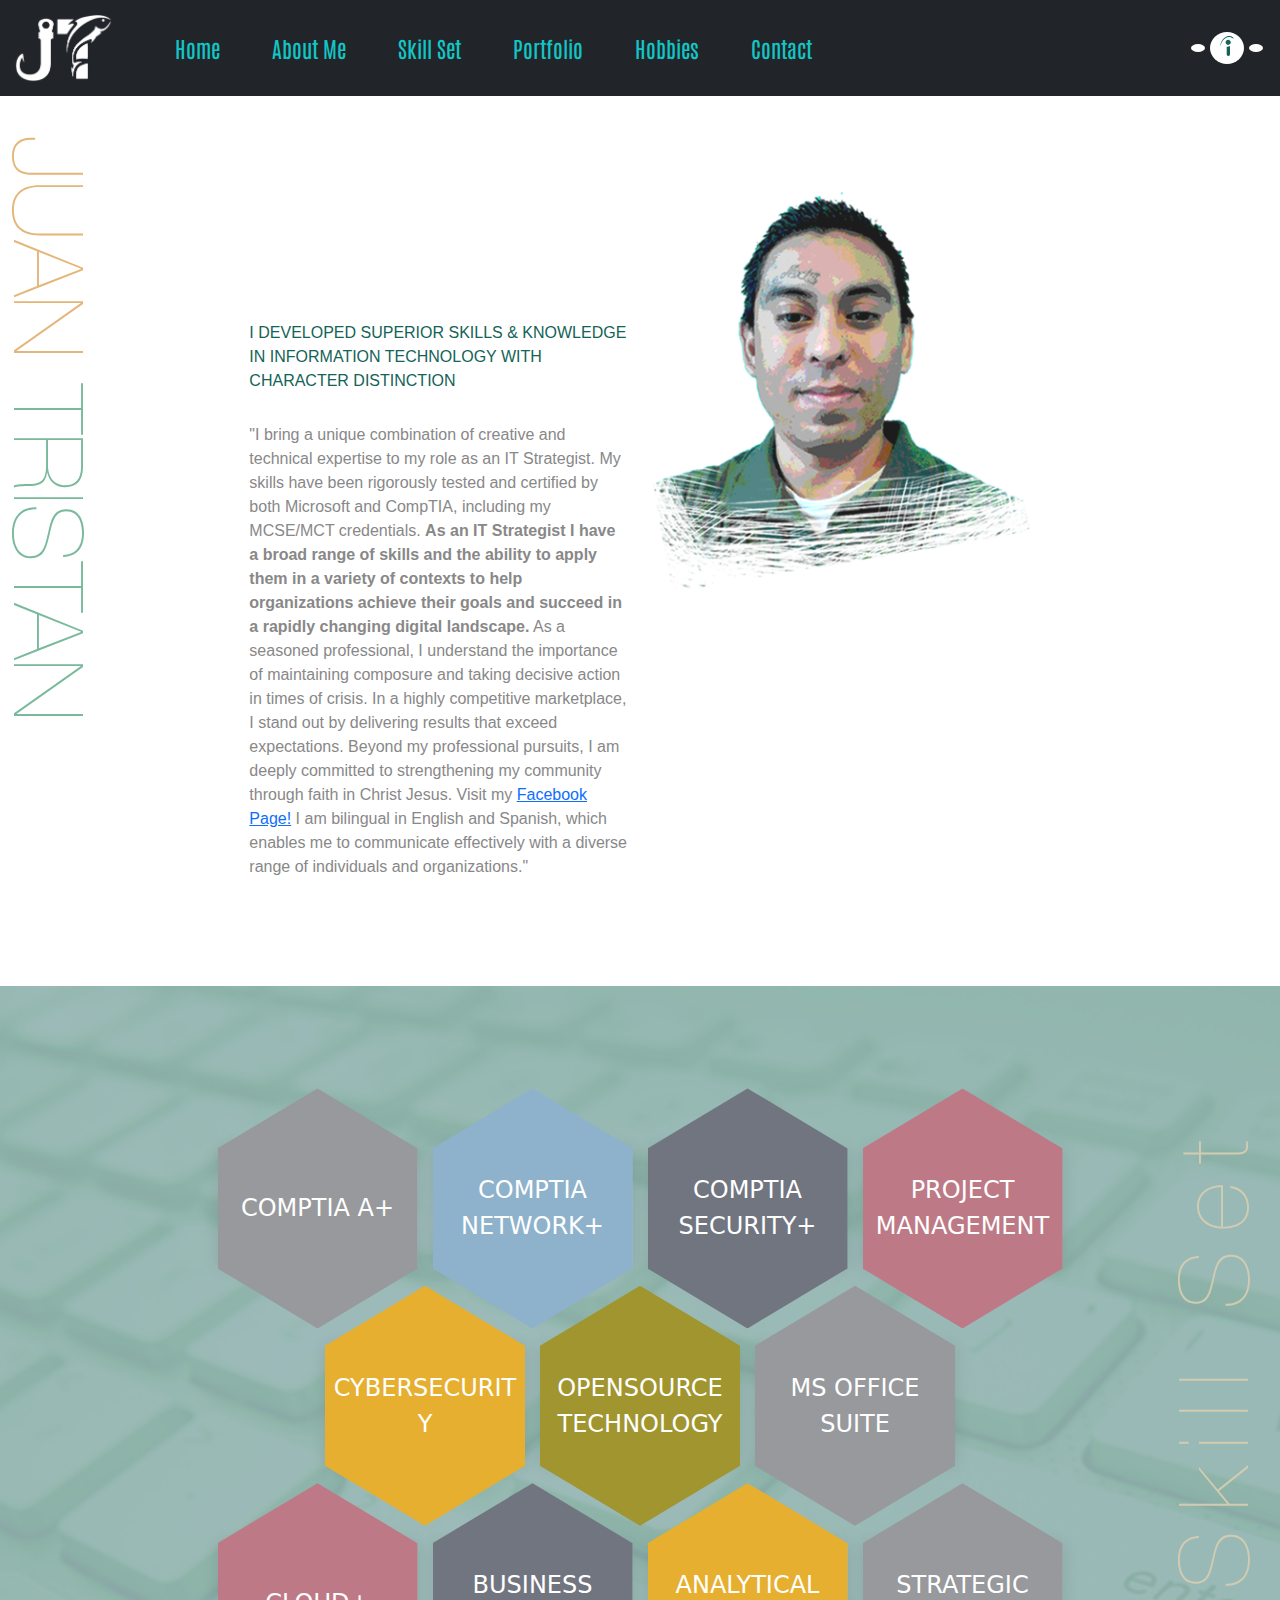
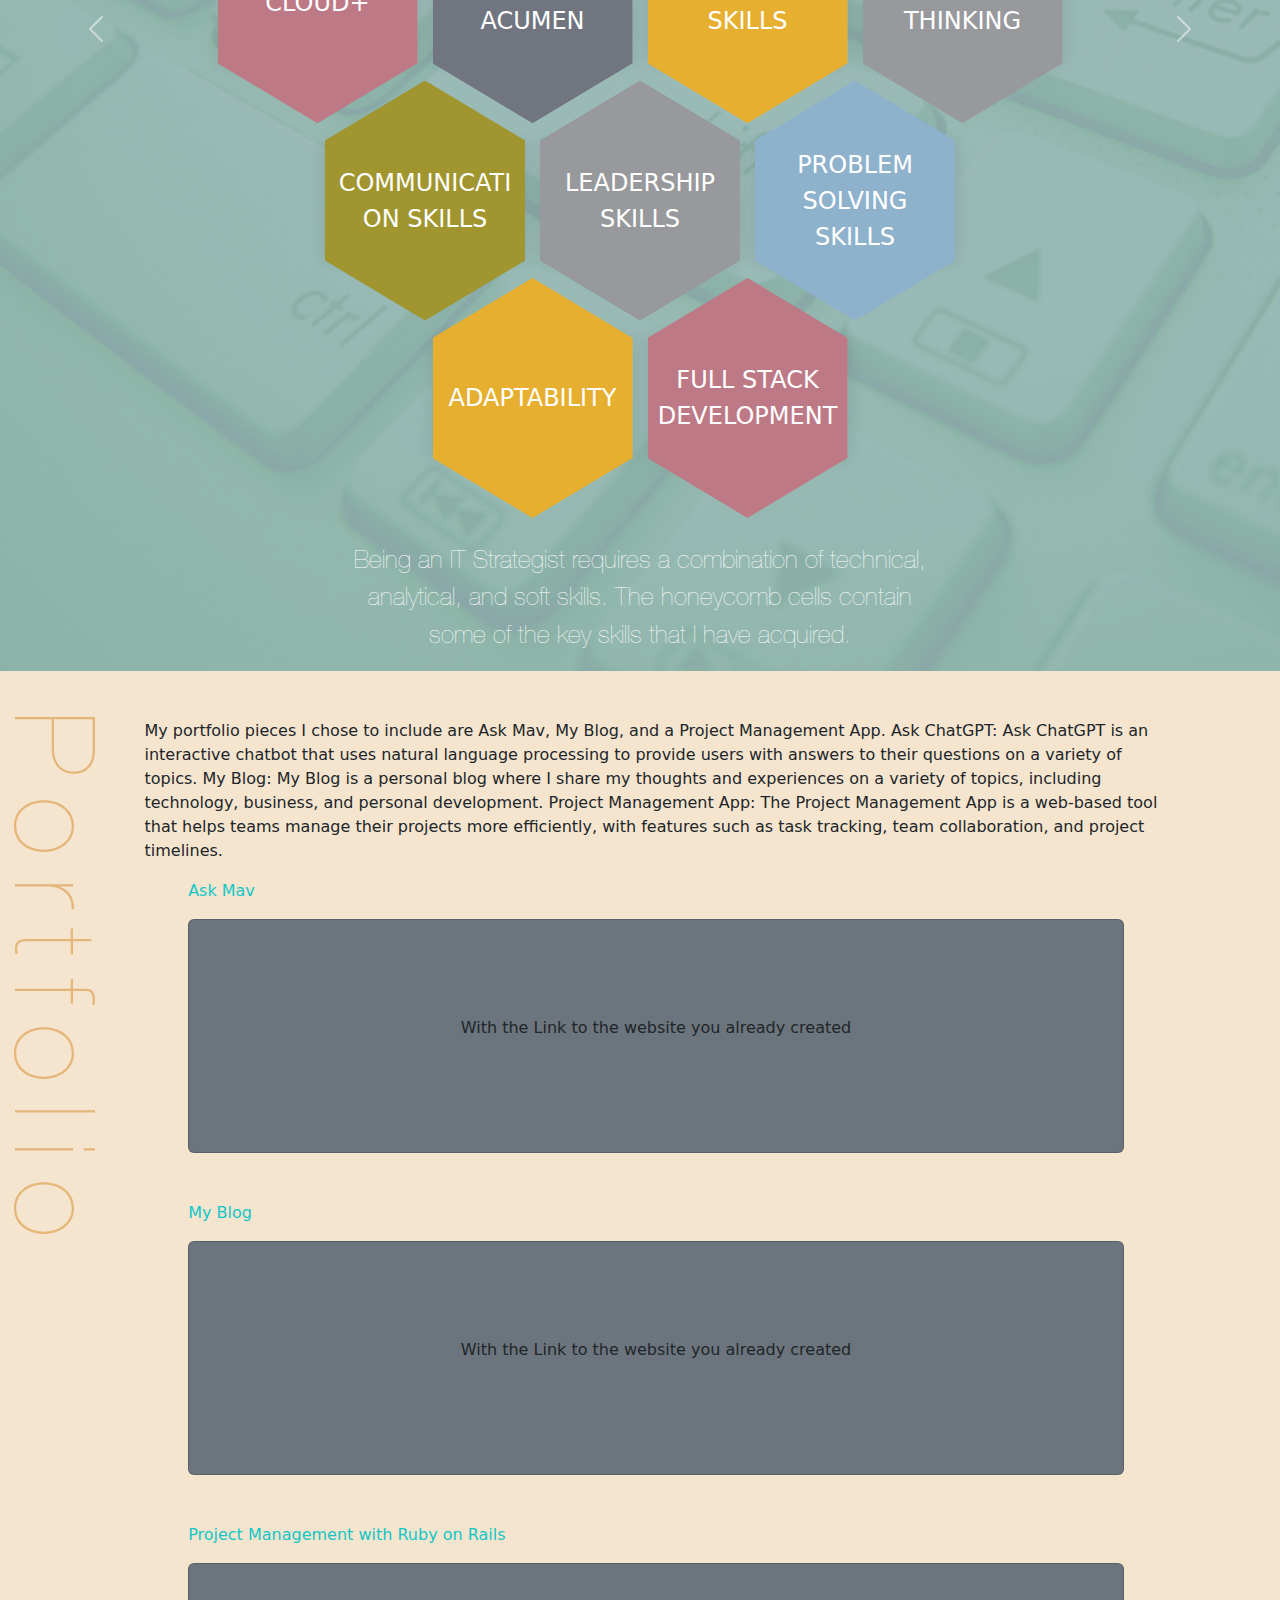
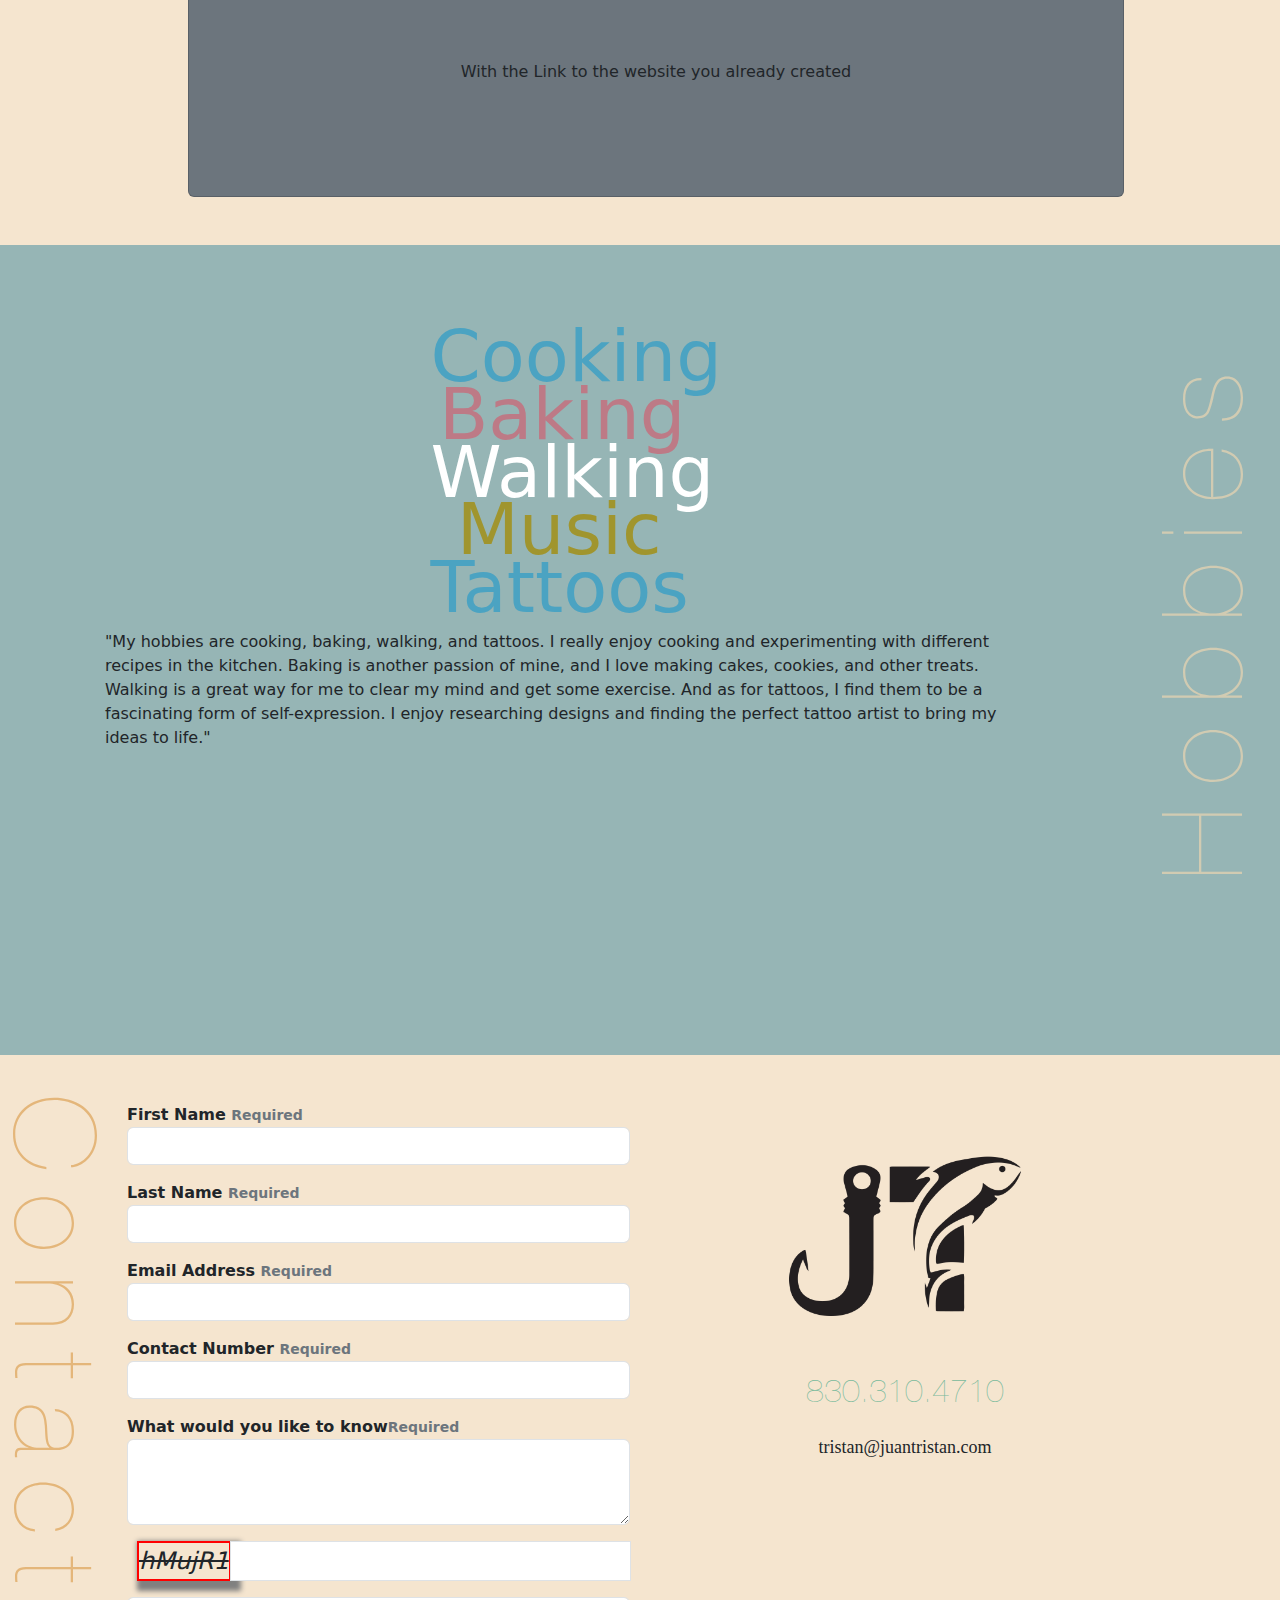
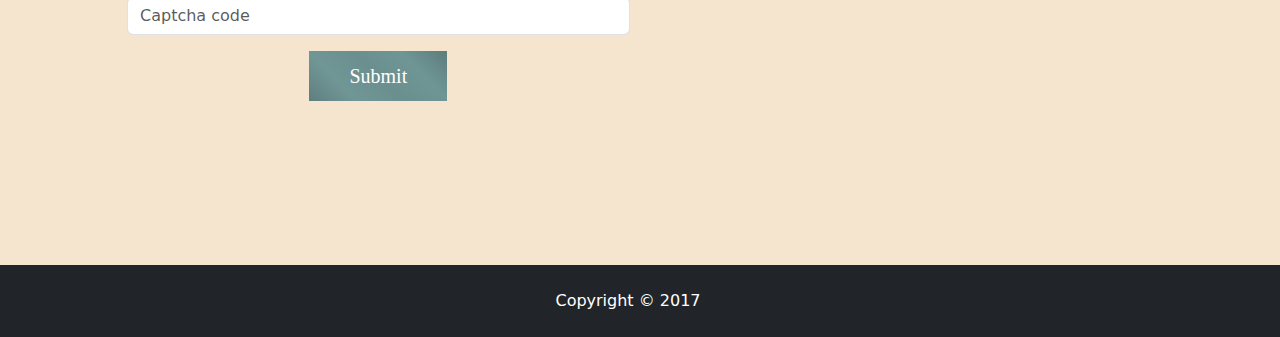
==== commit c8fd61b1: "Portfolio" ====
--- a/index.html
+++ b/index.html
@@ -292,18 +292,14 @@
             <div class="portfolio-content pt-5">
                 <div class="container">
                     <div class="col-11">
-                        <p>Lorem ipsum dolor sit amet, commodo lectus tempor, ac integer sed diam placerat. Rhoncus
-                            lorem
-                            turpis id egestas, mollis pede, varius ad enim nibh. Risus integer enim duis ac, viverra
-                            diam
-                            amet. Dictum sapien, eget aenean sem posuere risus, justo in nullam integer, donec eget
-                            aliquam
-                            wisi, et pellentesque praesent sociis integer etiam accumsan. Integer et morbi sed tellus
-                            ultrices, elit vel donec dolor placerat imperdiet, ornare leo volutpat montes metus ac,
-                            tristique pharetra ac velit sit.eger condimentum </p>
+                        <p>My portfolio pieces I chose to include are Ask Mav, My Blog, and a Project Management App. 
+                            Ask ChatGPT: Ask ChatGPT is an interactive chatbot that uses natural language processing to provide users with answers to their questions on a variety of topics. 
+                            My Blog: My Blog is a personal blog where I share my thoughts and experiences on a variety of topics, including technology, business, and personal development.
+                            Project Management App: The Project Management App is a web-based tool that helps teams manage their projects more efficiently, with features such as task tracking, team collaboration, and project timelines.
+                        </p>
                         <div class="row">
                             <div class="col-11 mx-auto mb-5">
-                                <p class="projtitle">Ask ChatGPT</p>
+                                <p class="projtitle">Ask Mav</p>
                                 <a href="" class="text-white text-decoration-none text-center">
                                     <div class="card bg-secondary  p-5">
                                         <p class="p-5">With the Link to the website you already created</p>
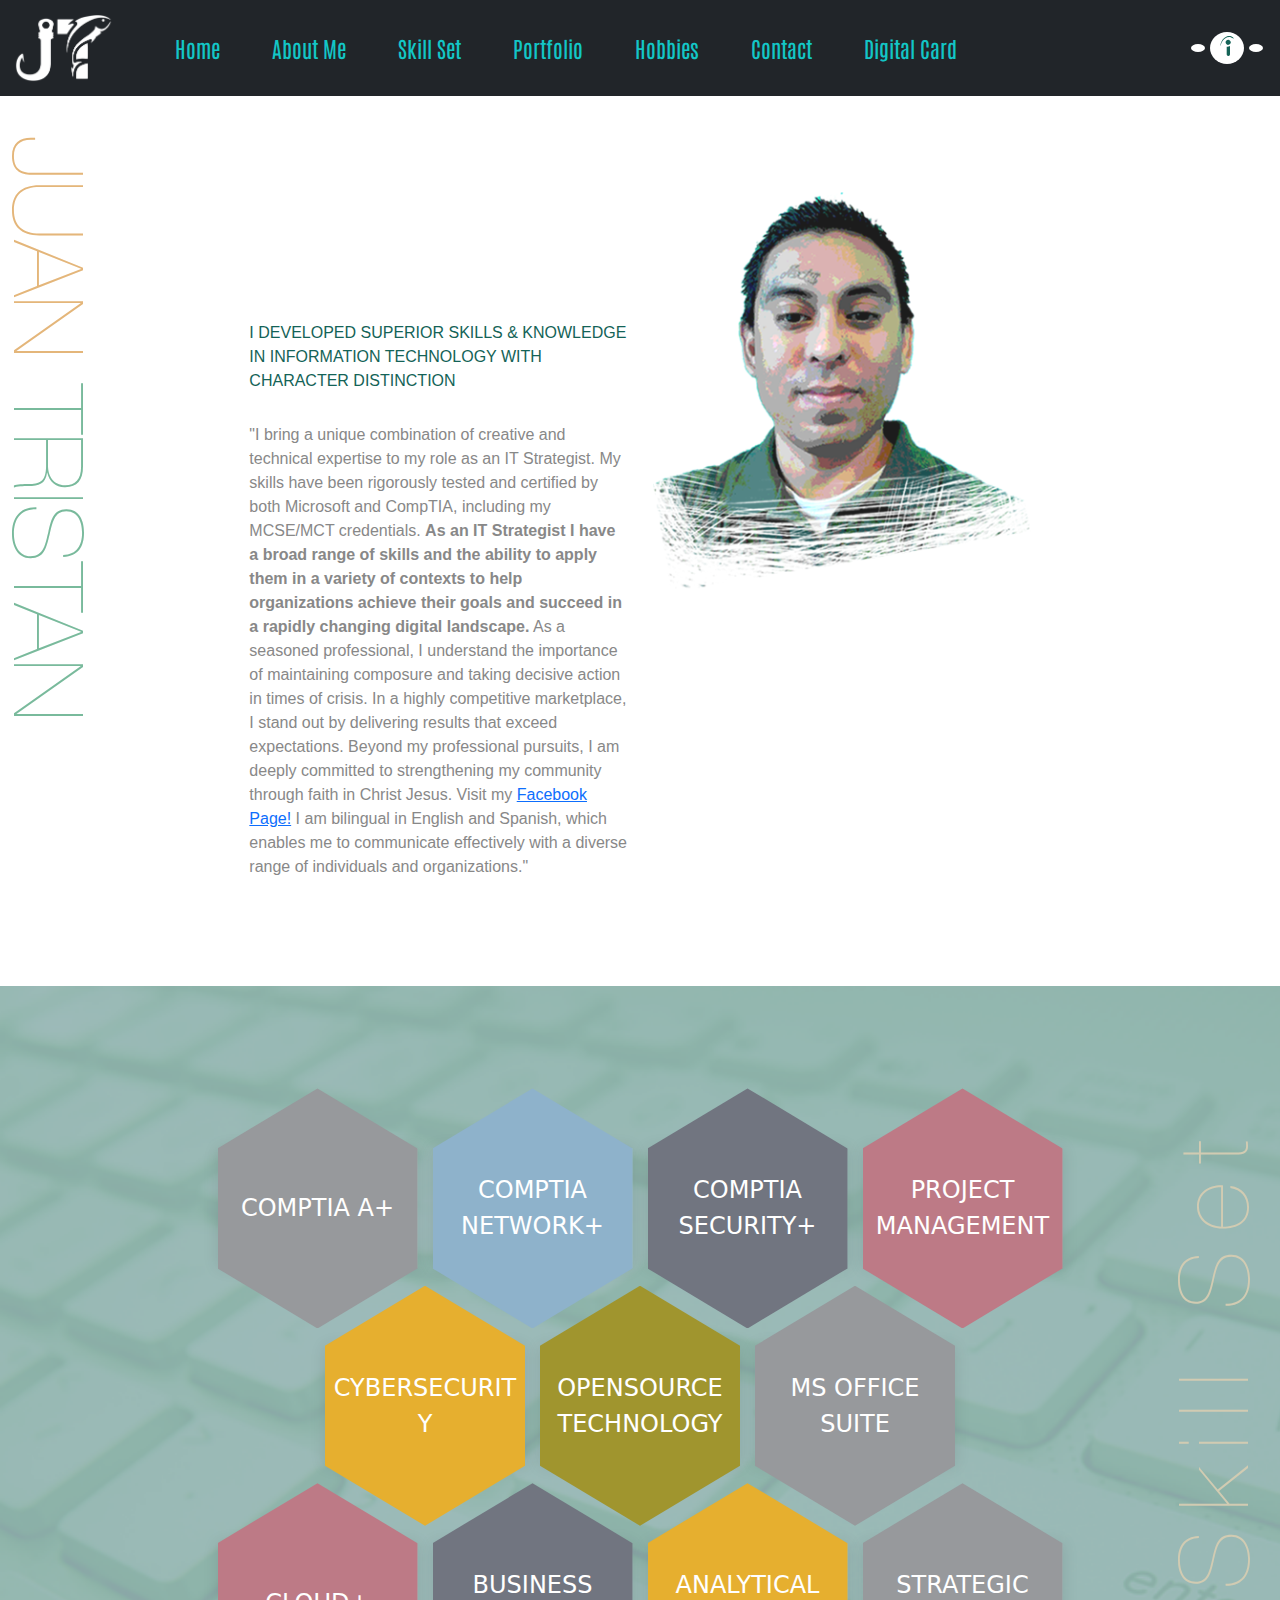
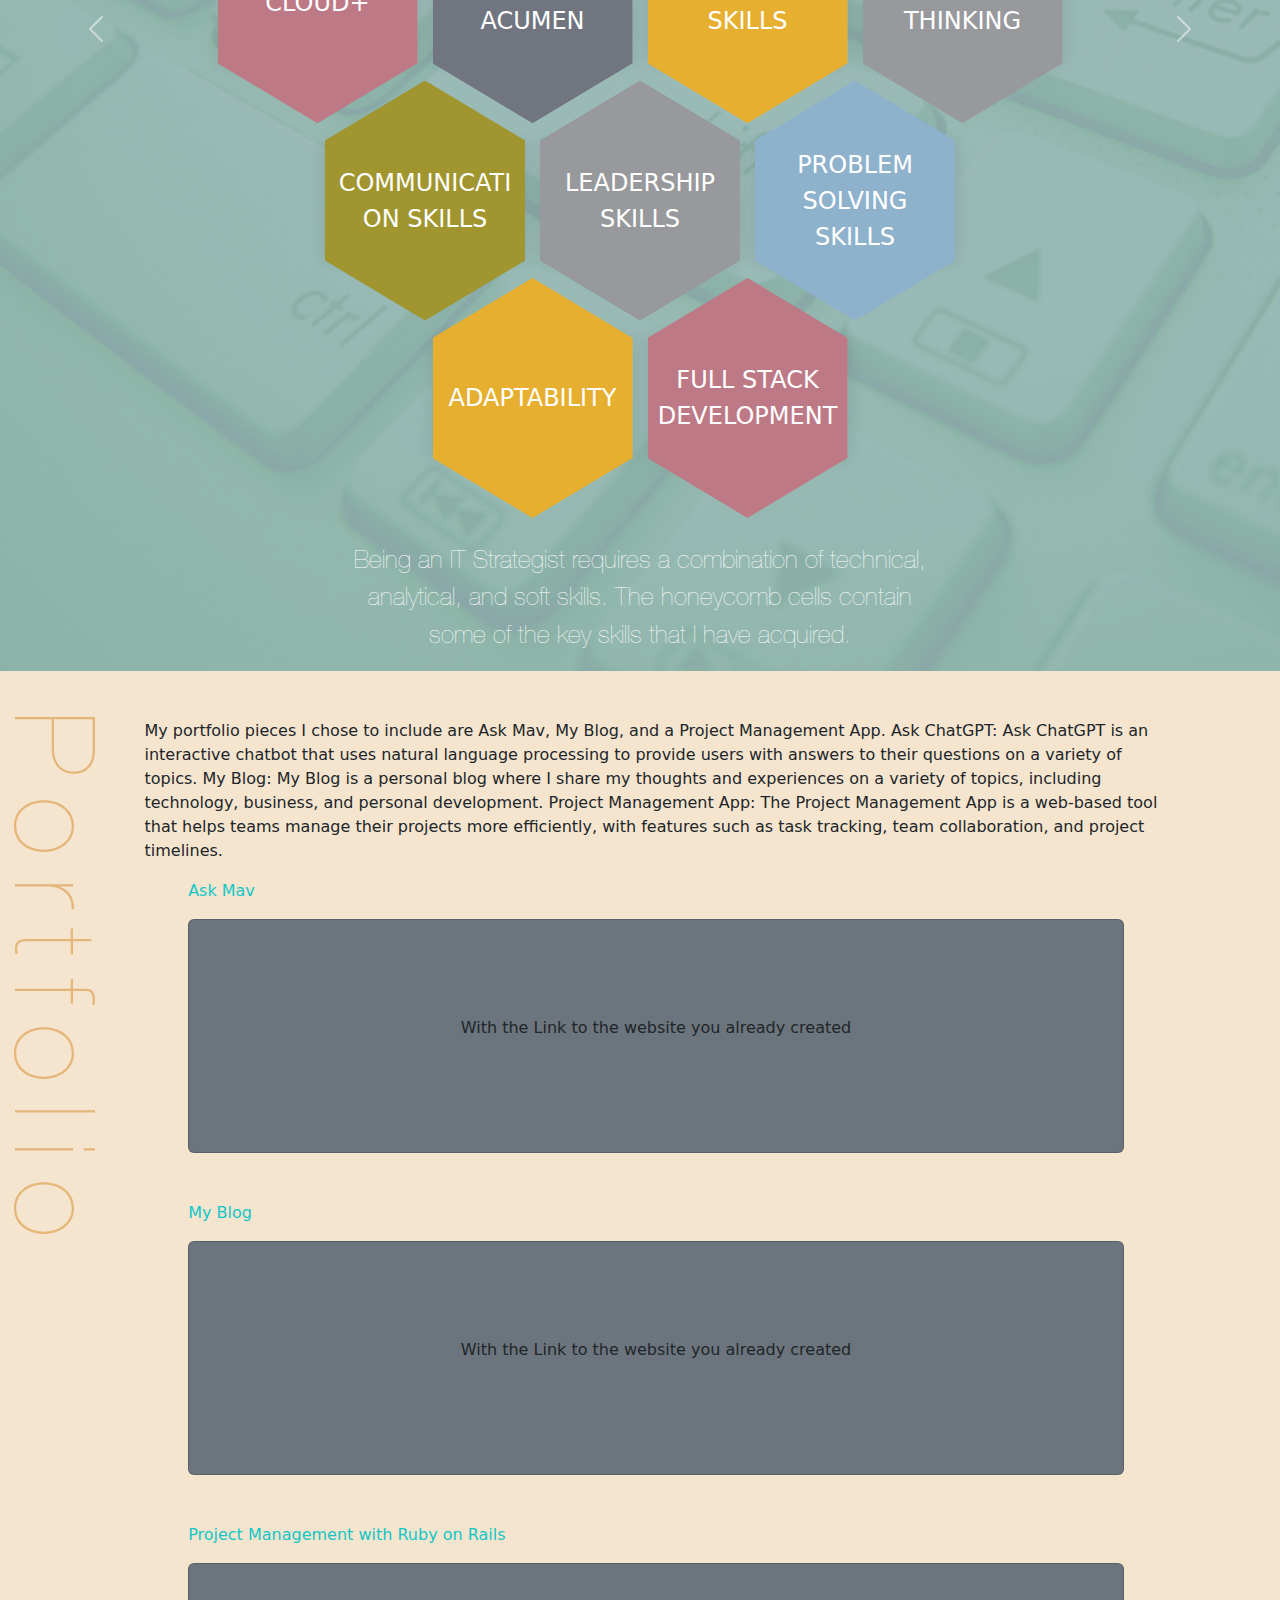
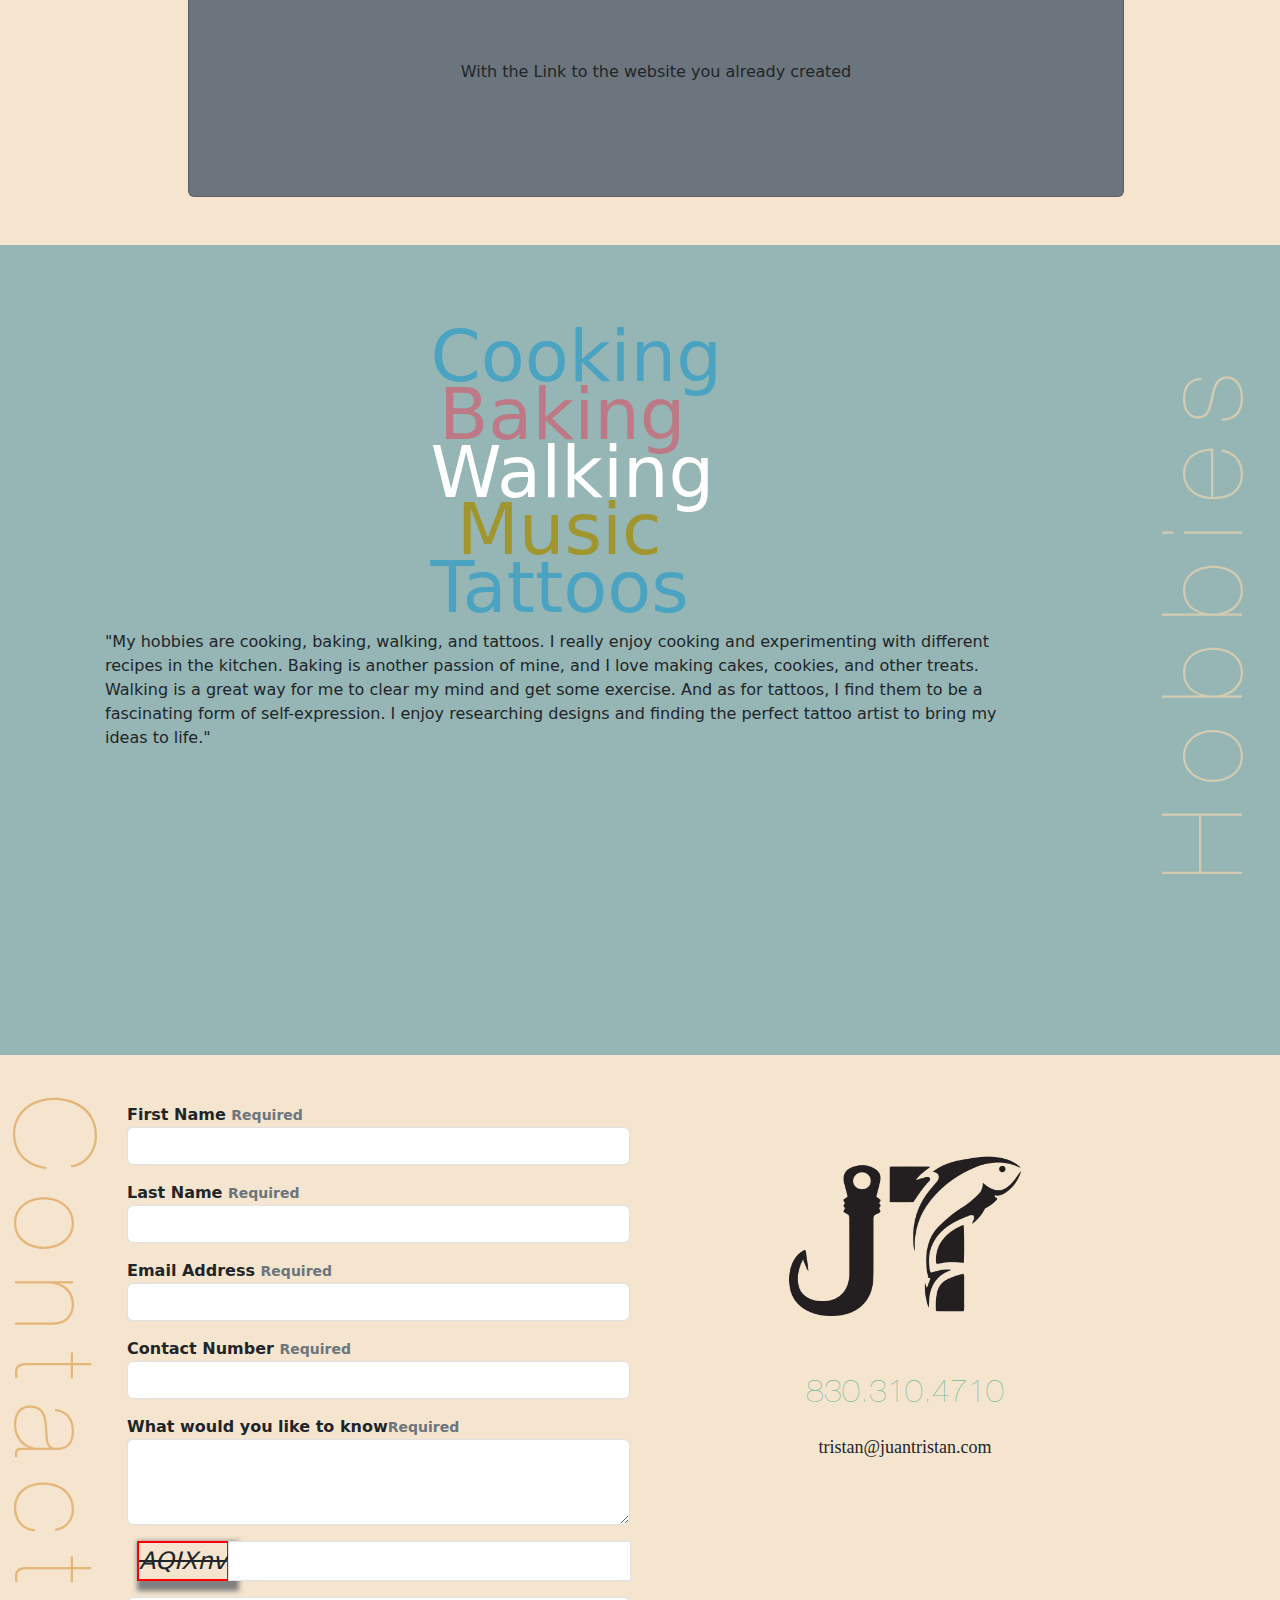
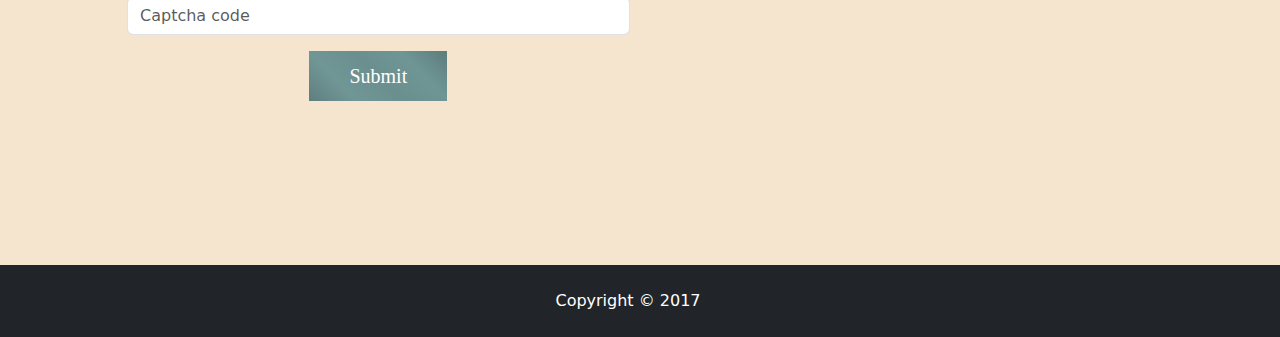
==== commit 91ebbcf3: "update link to digital card" ====
--- a/index.html
+++ b/index.html
@@ -60,6 +60,9 @@
                         <li class="nav-item">
                             <a class="nav-link" href="#contact">Contact</a>
                         </li>
+                        <li class="nav-item">
+                            <a class="nav-link" href="https://tristanlabs.github.io/tristancard">Digital Card</a>
+                        </li>
                     </ul>
                     <!-- Left links -->
                 </div>
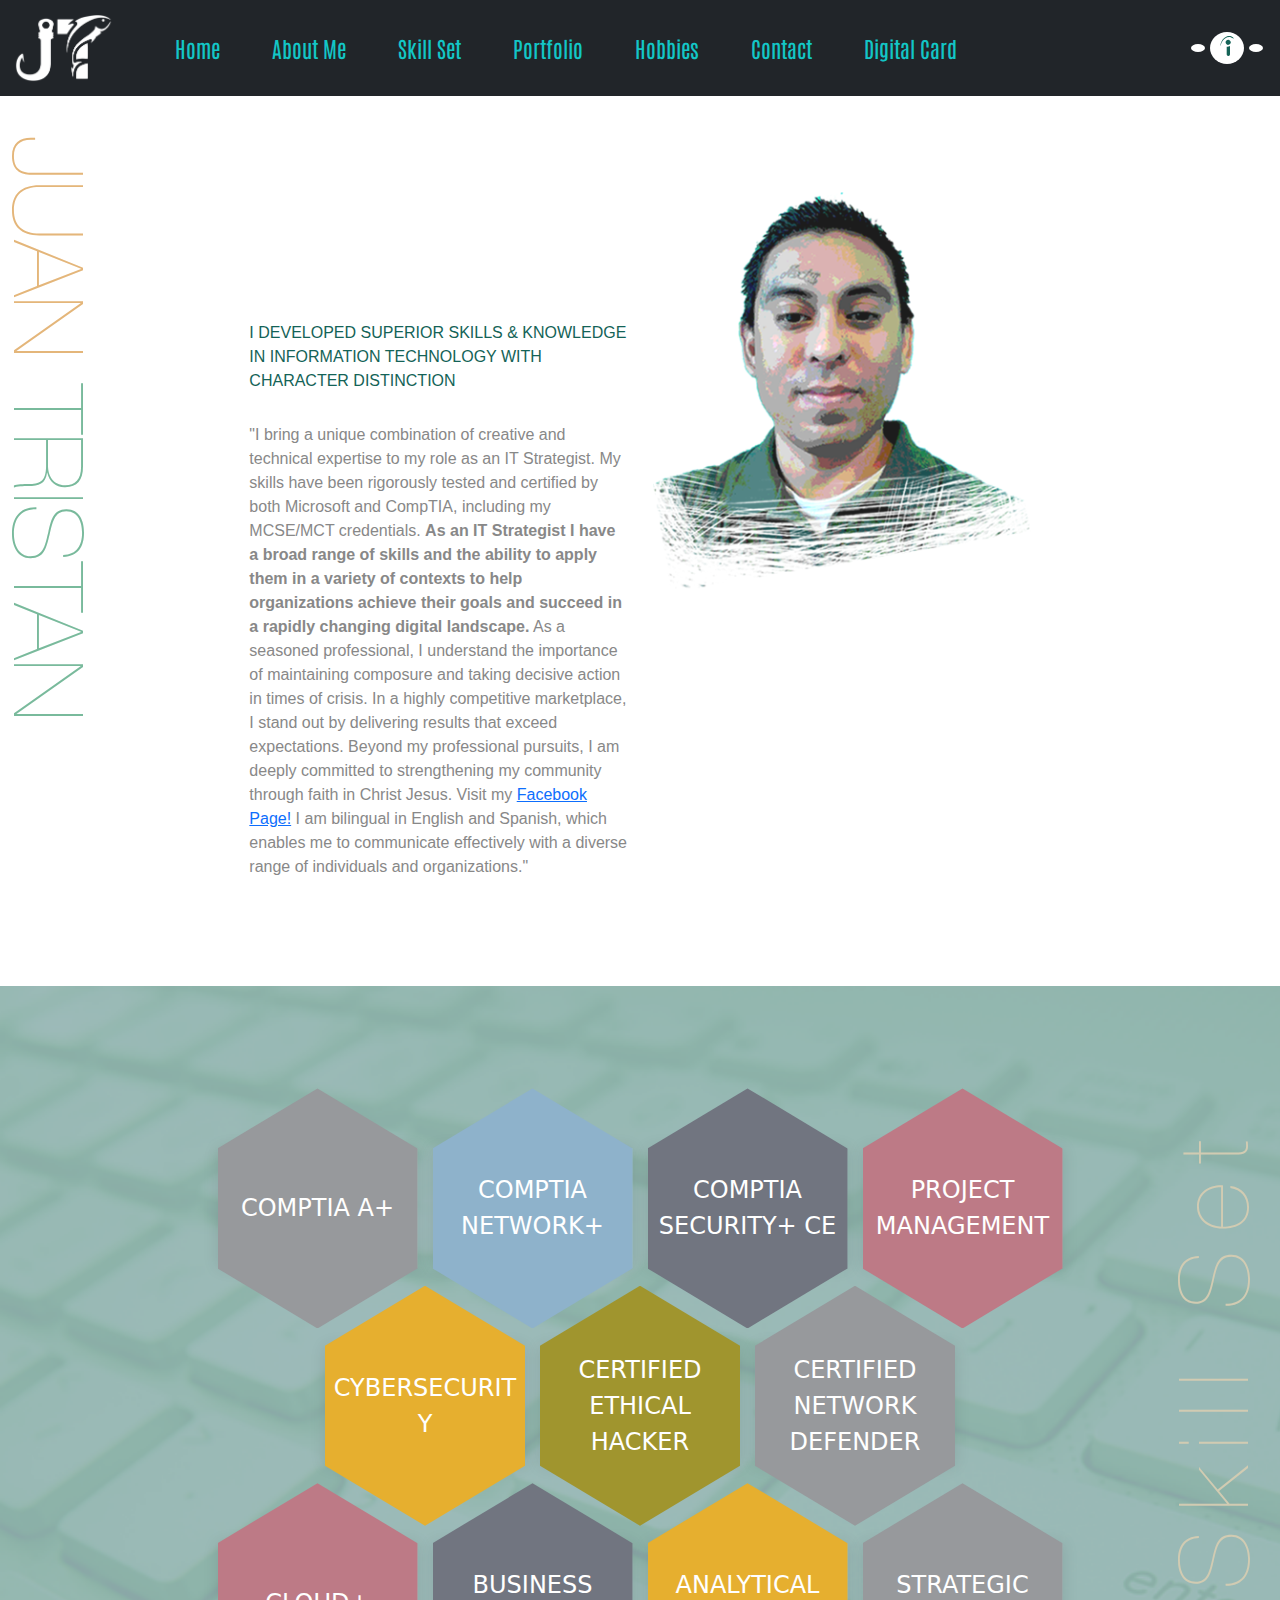
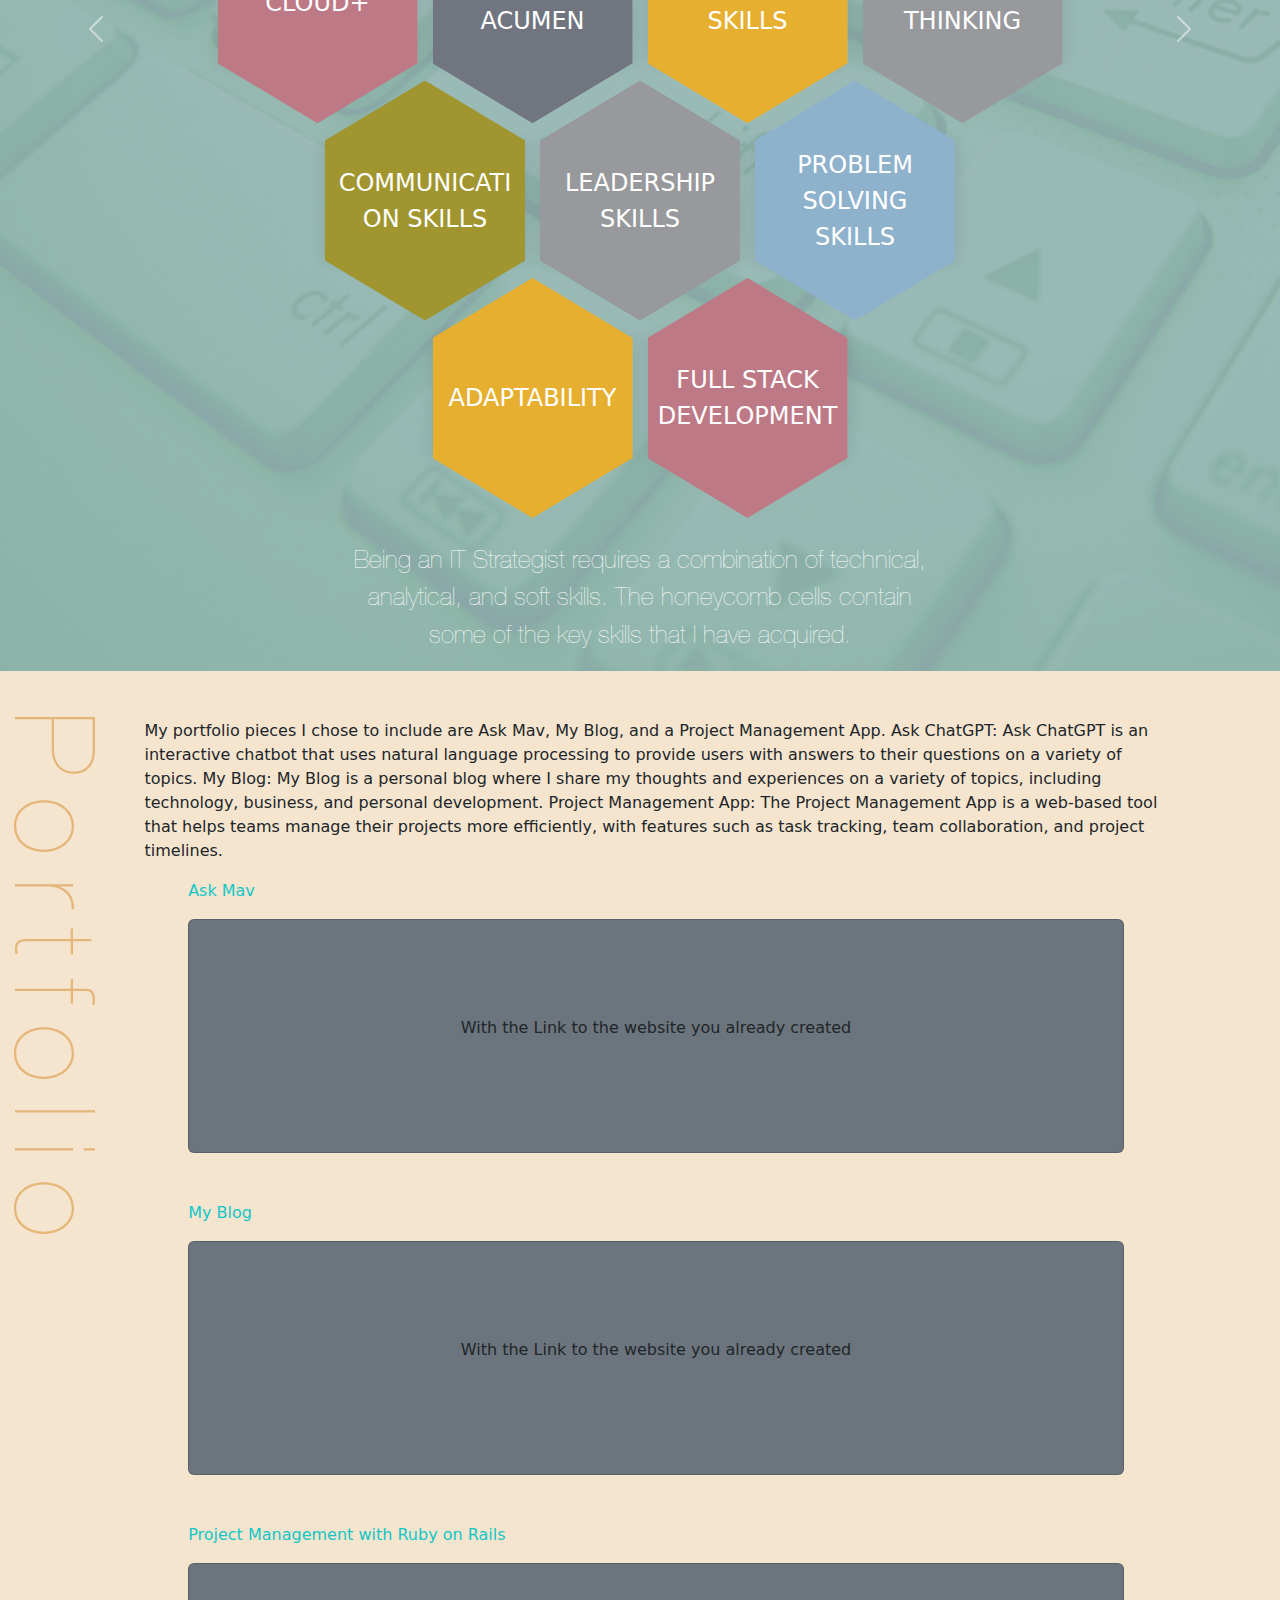
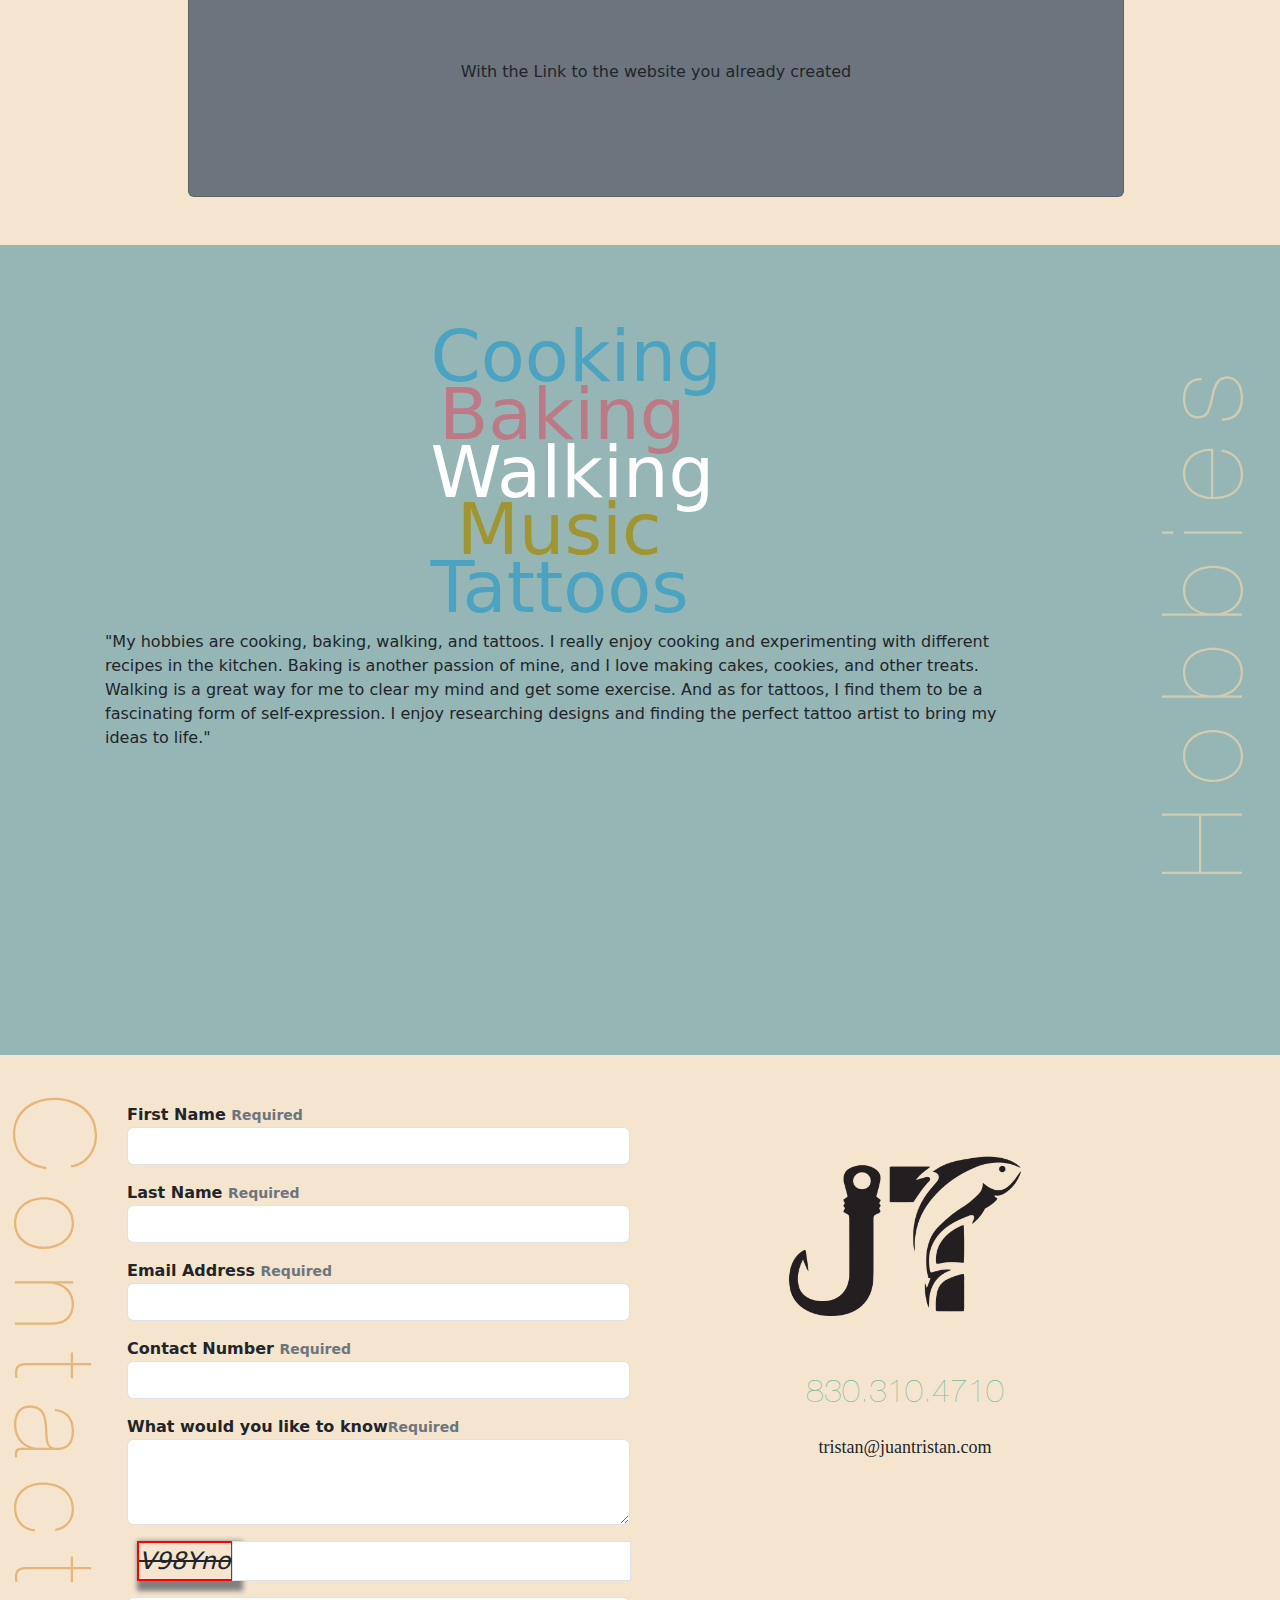
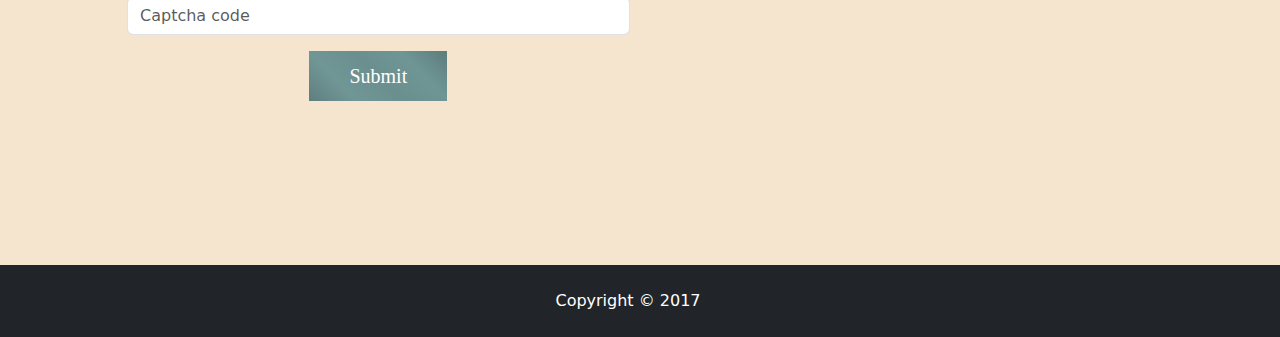
==== commit 9b8f26be: "updated honeycombs" ====
--- a/index.html
+++ b/index.html
@@ -223,7 +223,7 @@
                 </li>
                 <li class="honeycomb-cell">
 
-                    <div class="honeycomb-cell_title">CompTIA Security+</div>
+                    <div class="honeycomb-cell_title">CompTIA Security+ CE</div>
                 </li>
                 <li class="honeycomb-cell">
 
@@ -235,11 +235,11 @@
                 </li>
                 <li class="honeycomb-cell">
 
-                    <div class="honeycomb-cell_title">Opensource Technology</div>
-                </li>
-                <li class="honeycomb-cell">
-
-                    <div class="honeycomb-cell_title">MS Office Suite</div>
+                    <div class="honeycomb-cell_title">Certified Ethical Hacker</div>
+                </li>
+                <li class="honeycomb-cell">
+
+                    <div class="honeycomb-cell_title">Certified Network Defender</div>
                 </li>
                 <li class="honeycomb-cell">
 
